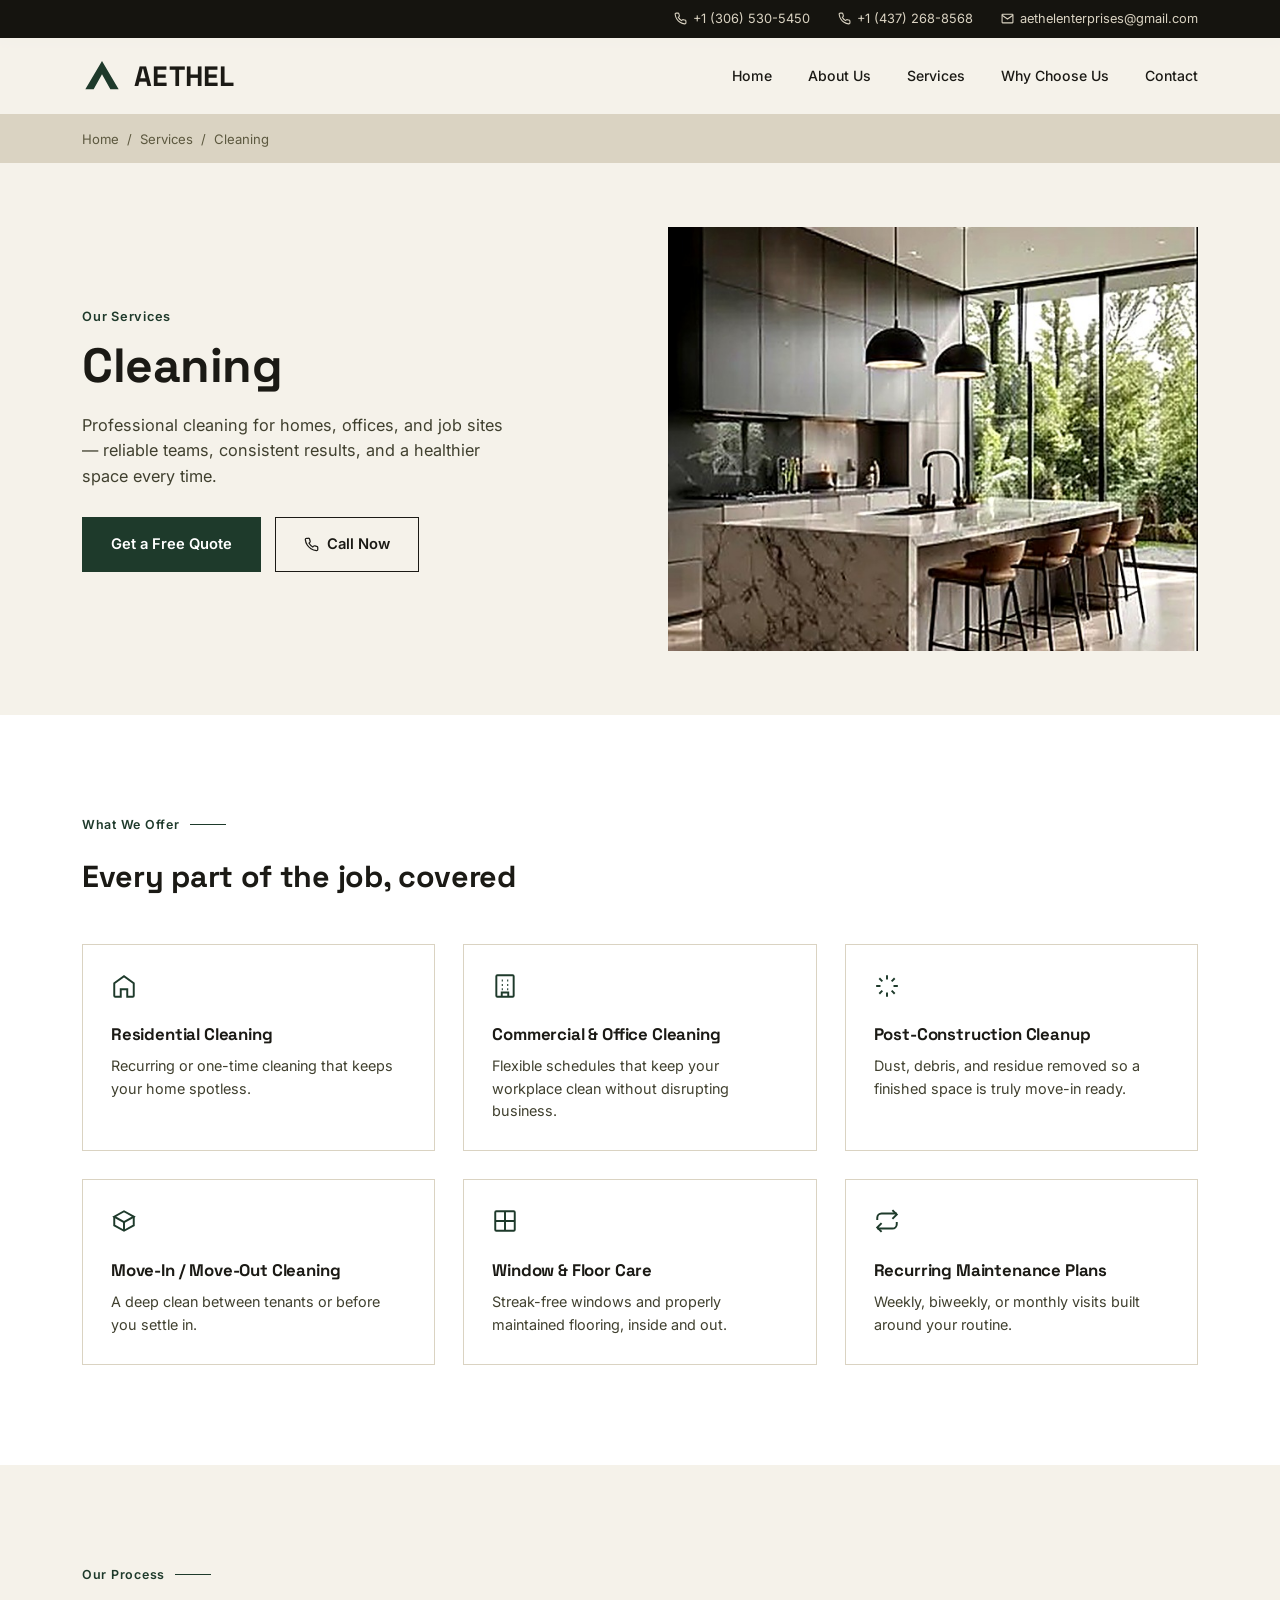
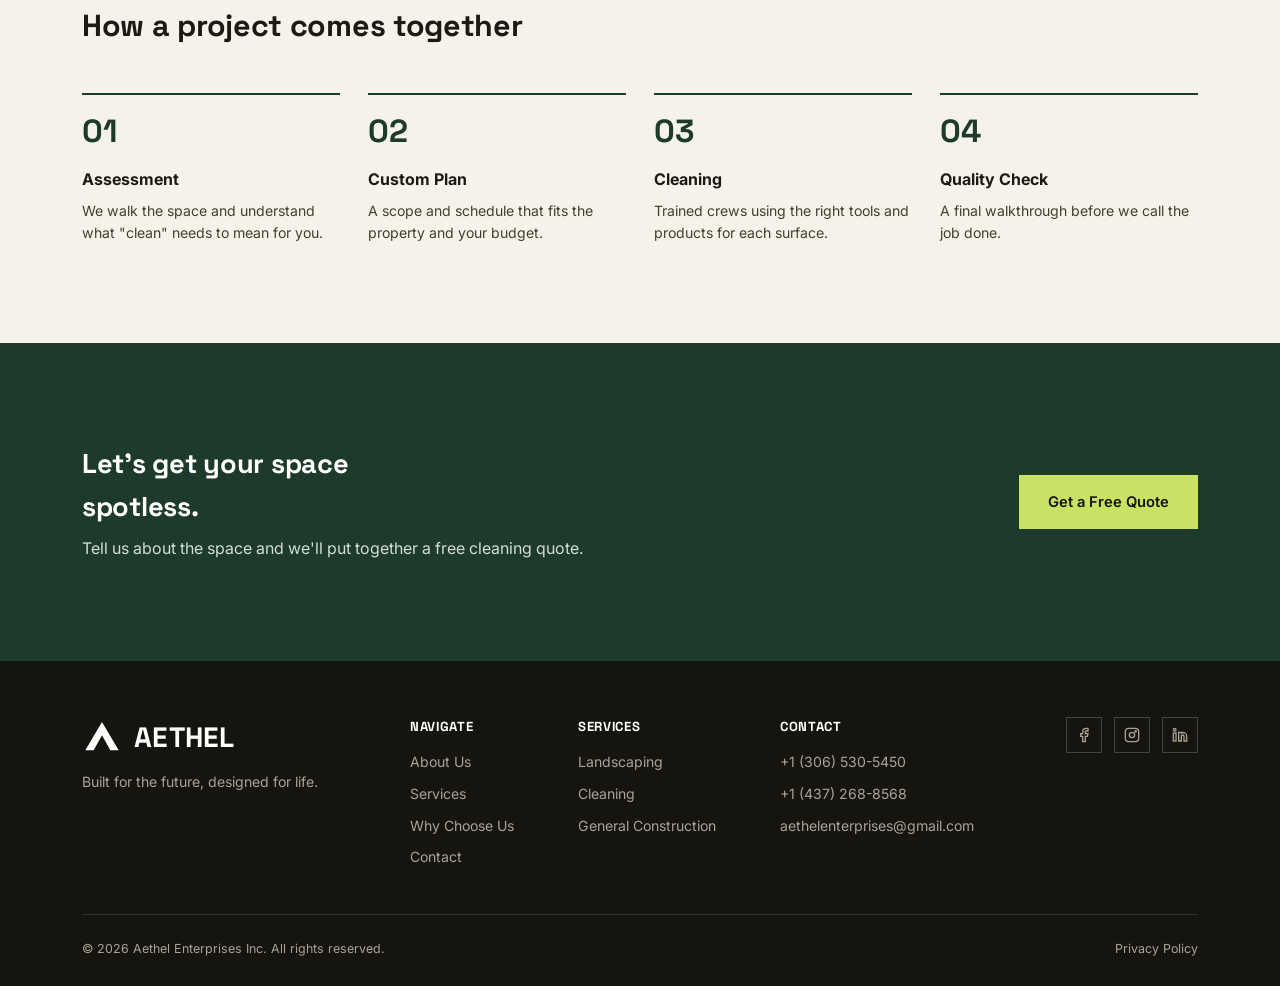
==== cleaning.html @ d5495e24 "Add files via upload Rebuild site as multipage" ====
<!DOCTYPE html>
<html lang="en">
<head>
<meta charset="UTF-8">
<meta name="viewport" content="width=device-width, initial-scale=1.0">
<title>Cleaning — Aethel Enterprises Inc.</title>
<meta name="description" content="Residential, commercial, and post-construction cleaning services from Aethel Enterprises Inc.">
<link rel="preconnect" href="https://fonts.googleapis.com">
<link rel="preconnect" href="https://fonts.gstatic.com" crossorigin>
<link href="https://fonts.googleapis.com/css2?family=Space+Grotesk:wght@400;500;600;700&family=Inter:wght@400;500;600&display=swap" rel="stylesheet">
<link rel="stylesheet" href="css/styles.css">
</head>
<body>
<div class="topbar">
  <div class="wrap">
    <a href="tel:+13065305450"><svg width="13" height="13" viewBox="0 0 24 24" fill="none" stroke="currentColor" stroke-width="2"><path d="M22 16.92v3a2 2 0 0 1-2.18 2 19.79 19.79 0 0 1-8.63-3.07 19.5 19.5 0 0 1-6-6 19.79 19.79 0 0 1-3.07-8.67A2 2 0 0 1 4.11 2h3a2 2 0 0 1 2 1.72c.127.96.36 1.903.7 2.81a2 2 0 0 1-.45 2.11L8.09 9.91a16 16 0 0 0 6 6l1.27-1.27a2 2 0 0 1 2.11-.45c.907.34 1.85.573 2.81.7A2 2 0 0 1 22 16.92z"/></svg> +1 (306) 530-5450</a>
    <a href="tel:+14372688568"><svg width="13" height="13" viewBox="0 0 24 24" fill="none" stroke="currentColor" stroke-width="2"><path d="M22 16.92v3a2 2 0 0 1-2.18 2 19.79 19.79 0 0 1-8.63-3.07 19.5 19.5 0 0 1-6-6 19.79 19.79 0 0 1-3.07-8.67A2 2 0 0 1 4.11 2h3a2 2 0 0 1 2 1.72c.127.96.36 1.903.7 2.81a2 2 0 0 1-.45 2.11L8.09 9.91a16 16 0 0 0 6 6l1.27-1.27a2 2 0 0 1 2.11-.45c.907.34 1.85.573 2.81.7A2 2 0 0 1 22 16.92z"/></svg> +1 (437) 268-8568</a>
    <a href="mailto:aethelenterprises@gmail.com"><svg width="13" height="13" viewBox="0 0 24 24" fill="none" stroke="currentColor" stroke-width="2"><path d="M22 6l-10 7L2 6"/><rect x="2" y="4" width="20" height="16" rx="1"/></svg> aethelenterprises@gmail.com</a>
  </div>
</div>
<header>
  <div class="wrap">
    <a class="brand" href="index.html">
      <svg class="mark" viewBox="0 0 48 48" fill="none">
        <path d="M24 6L4 40H14L24 22L34 40H44L24 6Z" fill="#1E3A2B"/>
      </svg>
      <span class="word">AETHEL</span>
    </a>
    <nav id="nav">
      <a href="index.html">Home</a>
      <a href="index.html#about">About Us</a>
      <a href="index.html#services">Services</a>
      <a href="index.html#why">Why Choose Us</a>
      <a href="index.html#contact">Contact</a>
    </nav>
    <button class="navtoggle" id="navtoggle" aria-label="Toggle menu"><span></span><span></span><span></span></button>
  </div>
</header>
<div class="crumb">
  <div class="wrap">
    <a href="index.html">Home</a><span>/</span><a href="index.html#services">Services</a><span>/</span><span>Cleaning</span>
  </div>
</div>
<main><section class="service-hero">
  <div class="wrap">
    <div>
      <div class="eyebrow">Our Services</div>
      <h1>Cleaning</h1>
      <p>Professional cleaning for homes, offices, and job sites — reliable teams, consistent results, and a healthier space every time.</p>
      <div class="ctas">
        <a href="index.html#contact" class="btn btn-primary">Get a Free Quote</a>
        <a href="tel:+13065305450" class="btn btn-outline"><svg width="15" height="15" viewBox="0 0 24 24" fill="none" stroke="currentColor" stroke-width="2"><path d="M22 16.92v3a2 2 0 0 1-2.18 2 19.79 19.79 0 0 1-8.63-3.07 19.5 19.5 0 0 1-6-6 19.79 19.79 0 0 1-3.07-8.67A2 2 0 0 1 4.11 2h3a2 2 0 0 1 2 1.72c.127.96.36 1.903.7 2.81a2 2 0 0 1-.45 2.11L8.09 9.91a16 16 0 0 0 6 6l1.27-1.27a2 2 0 0 1 2.11-.45c.907.34 1.85.573 2.81.7A2 2 0 0 1 22 16.92z"/></svg> Call Now</a>
      </div>
    </div>
    <div class="photo">
      <img src="images/kitchen.jpg" alt="Professionally cleaned modern kitchen interior" width="626" height="759" loading="eager">
    </div>
  </div>
</section>
<section class="offer">
  <div class="wrap">
    <div class="label">What We Offer</div>
    <h2 style="font-size:1.9rem;font-weight:700;">Every part of the job, covered</h2>
    <div class="offer-grid">
        <div class="offer-item">
          <svg viewBox="0 0 24 24" fill="none" stroke="currentColor" stroke-width="1.8"><path d="M3 9.5 12 3l9 6.5V21a1 1 0 0 1-1 1h-5v-7H9v7H4a1 1 0 0 1-1-1V9.5z"/></svg>
          <h3>Residential Cleaning</h3>
          <p>Recurring or one-time cleaning that keeps your home spotless.</p>
        </div>
        <div class="offer-item">
          <svg viewBox="0 0 24 24" fill="none" stroke="currentColor" stroke-width="1.8"><rect x="4" y="2" width="16" height="20" rx="1"/><path d="M9 22v-4h6v4M9 7h1M14 7h1M9 11h1M14 11h1M9 15h1M14 15h1"/></svg>
          <h3>Commercial &amp; Office Cleaning</h3>
          <p>Flexible schedules that keep your workplace clean without disrupting business.</p>
        </div>
        <div class="offer-item">
          <svg viewBox="0 0 24 24" fill="none" stroke="currentColor" stroke-width="1.8"><path d="M12 2v4M12 18v4M4.9 4.9l2.8 2.8M16.3 16.3l2.8 2.8M2 12h4M18 12h4M4.9 19.1l2.8-2.8M16.3 7.7l2.8-2.8"/></svg>
          <h3>Post-Construction Cleanup</h3>
          <p>Dust, debris, and residue removed so a finished space is truly move-in ready.</p>
        </div>
        <div class="offer-item">
          <svg viewBox="0 0 24 24" fill="none" stroke="currentColor" stroke-width="1.8"><path d="M21 8 12 3 3 8l9 5 9-5z"/><path d="M3 8v8l9 5 9-5V8M12 13v8"/></svg>
          <h3>Move-In / Move-Out Cleaning</h3>
          <p>A deep clean between tenants or before you settle in.</p>
        </div>
        <div class="offer-item">
          <svg viewBox="0 0 24 24" fill="none" stroke="currentColor" stroke-width="1.8"><rect x="3" y="3" width="18" height="18" rx="1"/><path d="M12 3v18M3 12h18"/></svg>
          <h3>Window &amp; Floor Care</h3>
          <p>Streak-free windows and properly maintained flooring, inside and out.</p>
        </div>
        <div class="offer-item">
          <svg viewBox="0 0 24 24" fill="none" stroke="currentColor" stroke-width="1.8"><path d="M17 2l4 4-4 4"/><path d="M3 11V9a4 4 0 0 1 4-4h14M7 22l-4-4 4-4"/><path d="M21 13v2a4 4 0 0 1-4 4H3"/></svg>
          <h3>Recurring Maintenance Plans</h3>
          <p>Weekly, biweekly, or monthly visits built around your routine.</p>
        </div>
        
    </div>
  </div>
</section>
<section class="process">
  <div class="wrap">
    <div class="label">Our Process</div>
    <h2 style="font-size:1.9rem;font-weight:700;">How a project comes together</h2>
    <div class="process-steps">
        <div class="process-step">
          <div class="num">01</div>
          <h4>Assessment</h4>
          <p>We walk the space and understand what "clean" needs to mean for you.</p>
        </div>
        <div class="process-step">
          <div class="num">02</div>
          <h4>Custom Plan</h4>
          <p>A scope and schedule that fits the property and your budget.</p>
        </div>
        <div class="process-step">
          <div class="num">03</div>
          <h4>Cleaning</h4>
          <p>Trained crews using the right tools and products for each surface.</p>
        </div>
        <div class="process-step">
          <div class="num">04</div>
          <h4>Quality Check</h4>
          <p>A final walkthrough before we call the job done.</p>
        </div>
        
    </div>
  </div>
</section>
<section class="cta-banner">
  <div class="wrap">
    <div>
      <h2>Let's get your space spotless.</h2>
      <p>Tell us about the space and we'll put together a free cleaning quote.</p>
    </div>
    <a href="index.html#contact" class="btn btn-lime">Get a Free Quote</a>
  </div>
</section>
</main><footer>
  <div class="wrap">
    <div class="foot-top">
      <div class="foot-brand">
        <a class="brand" href="index.html">
          <svg class="mark" viewBox="0 0 48 48" fill="none" width="34" height="34">
            <path d="M24 6L4 40H14L24 22L34 40H44L24 6Z" fill="#FFFFFF"/>
          </svg>
          <span class="word">AETHEL</span>
        </a>
        <p>Built for the future, designed for life.</p>
      </div>
      <div class="foot-links">
        <div>
          <h5>NAVIGATE</h5>
          <a href="index.html#about">About Us</a>
          <a href="index.html#services">Services</a>
          <a href="index.html#why">Why Choose Us</a>
          <a href="index.html#contact">Contact</a>
        </div>
        <div>
          <h5>SERVICES</h5>
          <a href="landscaping.html">Landscaping</a>
          <a href="cleaning.html">Cleaning</a>
          <a href="construction.html">General Construction</a>
        </div>
        <div>
          <h5>CONTACT</h5>
          <a href="tel:+13065305450">+1 (306) 530-5450</a>
          <a href="tel:+14372688568">+1 (437) 268-8568</a>
          <a href="mailto:aethelenterprises@gmail.com">aethelenterprises@gmail.com</a>
        </div>
      </div>
      <div class="social">
        <a href="#" aria-label="Facebook"><svg viewBox="0 0 24 24" stroke-width="2"><path d="M18 2h-3a5 5 0 0 0-5 5v3H7v4h3v8h4v-8h3l1-4h-4V7a1 1 0 0 1 1-1h3z"/></svg></a>
        <a href="#" aria-label="Instagram"><svg viewBox="0 0 24 24" stroke-width="2"><rect x="2" y="2" width="20" height="20" rx="5"/><circle cx="12" cy="12" r="4"/><circle cx="17.5" cy="6.5" r="1"/></svg></a>
        <a href="#" aria-label="LinkedIn"><svg viewBox="0 0 24 24" stroke-width="2"><path d="M16 8a6 6 0 0 1 6 6v7h-4v-7a2 2 0 0 0-4 0v7h-4V8h4v2a5 5 0 0 1 2-2z"/><rect x="2" y="9" width="4" height="12"/><circle cx="4" cy="4" r="2"/></svg></a>
      </div>
    </div>
    <div class="foot-bottom">
      <span>© 2026 Aethel Enterprises Inc. All rights reserved.</span>
      <a href="#">Privacy Policy</a>
    </div>
  </div>
</footer>
<script src="js/main.js"></script>
</body>
</html>
---- css/styles.css ----
:root{
  --cream:#F5F2EA;
  --charcoal:#15140F;
  --forest:#1E3A2B;
  --forest-light:#2A4E3B;
  --lime:#C9E265;
  --stone:#DAD3C2;
  --white:#FFFFFF;
  --ink:#1B1A15;
}
*{margin:0;padding:0;box-sizing:border-box;}
html{scroll-behavior:smooth;}
body{
  font-family:'Inter',sans-serif;
  background:var(--cream);
  color:var(--ink);
  line-height:1.55;
  -webkit-font-smoothing:antialiased;
}
h1,h2,h3,.brand{
  font-family:'Space Grotesk',sans-serif;
  letter-spacing:-0.01em;
}
img{display:block;max-width:100%;height:auto;}
a{color:inherit;text-decoration:none;}
.wrap{max-width:1180px;margin:0 auto;padding:0 32px;}
.btn{
  display:inline-flex;align-items:center;gap:8px;
  padding:15px 28px;
  font-family:'Inter',sans-serif;
  font-weight:600;
  font-size:0.92rem;
  border:1.5px solid transparent;
  cursor:pointer;
  transition:background .2s ease, color .2s ease, border-color .2s ease;
  white-space:nowrap;
}
.btn-primary{background:var(--forest);color:var(--white);}
.btn-primary:hover{background:var(--charcoal);}
.btn-outline{border-color:var(--ink);color:var(--ink);background:transparent;}
.btn-outline:hover{background:var(--ink);color:var(--cream);}
.btn-lime{background:var(--lime);color:var(--charcoal);}
.btn-lime:hover{background:var(--white);}

/* ===== Utility bar + header ===== */
.topbar{
  background:var(--charcoal);color:var(--stone);
  font-size:0.8rem;
}
.topbar .wrap{display:flex;justify-content:flex-end;gap:28px;padding:9px 32px;}
.topbar a{display:inline-flex;align-items:center;gap:6px;}
.topbar a:hover{color:var(--lime);}

header{
  position:sticky;top:0;z-index:50;
  background:rgba(245,242,234,0.94);
  backdrop-filter:blur(6px);
  border-bottom:1px solid var(--stone);
}
header .wrap{display:flex;align-items:center;justify-content:space-between;padding:18px 32px;}
.brand{display:flex;align-items:center;gap:12px;}
.brand .mark{width:40px;height:40px;flex:none;transition:transform .4s ease;}
.brand:hover .mark{transform:rotate(-8deg) scale(1.08);}
.brand .word{font-size:1.75rem;font-weight:700;letter-spacing:0.01em;line-height:1;}
nav{display:flex;align-items:center;gap:36px;}
nav a{font-size:0.88rem;font-weight:500;position:relative;padding:4px 0;}
nav a:hover{color:var(--forest);}
.navtoggle{display:none;background:none;border:none;cursor:pointer;padding:6px;}
.navtoggle span{display:block;width:22px;height:2px;background:var(--ink);margin:5px 0;}

/* ===== Hero ===== */
.hero{padding:64px 0 0;overflow:hidden;}
.hero .wrap{display:grid;grid-template-columns:1.05fr 0.95fr;gap:56px;align-items:center;}
.hero h1{font-size:clamp(2.5rem,5vw,3.6rem);font-weight:700;line-height:1.06;color:var(--charcoal);}
.hero p{margin-top:22px;max-width:46ch;font-size:1.05rem;color:#40402f;}
.hero .ctas{margin-top:32px;display:flex;gap:14px;flex-wrap:wrap;}
.hero .photo{position:relative;}
.hero .photo img{width:100%;aspect-ratio:4/5;object-fit:cover;}
.hero .photo .tag{
  position:absolute;left:-20px;bottom:-20px;
  background:var(--forest);color:var(--white);
  padding:16px 20px;max-width:220px;
  font-size:0.82rem;font-weight:500;
}
.hero .photo .tag b{display:block;font-family:'Space Grotesk',sans-serif;font-size:1.5rem;color:var(--lime);font-weight:700;}

/* Hero entrance motion */
.hero h1,.hero p,.hero .ctas,.hero .photo{opacity:0;animation:fadeUp .8s ease forwards;}
.hero h1{animation-delay:.05s;}
.hero .photo{animation-delay:.15s;}
.hero p{animation-delay:.25s;}
.hero .ctas{animation-delay:.4s;}
@keyframes fadeUp{from{opacity:0;transform:translateY(18px);}to{opacity:1;transform:translateY(0);}}

/* ===== Section basics ===== */
section{padding:100px 0;}
.label{
  font-size:0.78rem;font-weight:600;letter-spacing:0.06em;color:var(--forest);
  display:flex;align-items:center;gap:10px;margin-bottom:18px;
}
.label::after{content:"";flex:none;width:36px;height:1px;background:var(--forest);}

/* ===== About ===== */
.about .wrap{display:grid;grid-template-columns:0.85fr 1.15fr;gap:64px;align-items:center;}
.about .photowrap{position:relative;}
.about .photowrap img{width:100%;aspect-ratio:1/1;object-fit:cover;}
.about h2{font-size:2.1rem;font-weight:700;line-height:1.15;max-width:11ch;}
.about .body p{margin-top:20px;max-width:52ch;color:#40402f;}
.about .body{position:relative;}
.about .founder{margin-top:28px;font-size:0.85rem;color:#6b6656;padding-top:18px;border-top:1px solid var(--stone);max-width:52ch;}

.seal{
  position:absolute;right:-14px;top:-54px;
  width:118px;height:118px;
  animation:spin 14s linear infinite;
  cursor:pointer;
}
.seal:hover{animation-play-state:paused;}
@keyframes spin{from{transform:rotate(0deg);}to{transform:rotate(360deg);}}
.seal-core{
  position:absolute;inset:0;display:flex;align-items:center;justify-content:center;
  animation:pulse 3s ease-in-out infinite;
}
.seal-core span{
  font-family:'Space Grotesk',sans-serif;font-weight:700;font-size:2.2rem;color:var(--forest);
}
@keyframes pulse{0%,100%{transform:scale(1);}50%{transform:scale(1.08);}}
@media (prefers-reduced-motion: reduce){
  .seal,.seal-core{animation:none;}
  .hero h1,.hero p,.hero .ctas,.hero .photo{animation:none;opacity:1;transform:none;}
}

/* ===== Services ===== */
.services-grid{margin-top:48px;display:grid;grid-template-columns:repeat(3,1fr);gap:28px;}
.svc-card{background:var(--white);border:1px solid var(--stone);}
.svc-card .imgbox{position:relative;aspect-ratio:4/3;overflow:hidden;}
.svc-card .imgbox img{width:100%;height:100%;object-fit:cover;transition:transform .5s ease;}
.svc-card:hover .imgbox img{transform:scale(1.05);}
.svc-card .icon{
  position:absolute;left:16px;bottom:16px;
  width:42px;height:42px;background:var(--forest);
  display:flex;align-items:center;justify-content:center;
}
.svc-card .icon svg{width:20px;height:20px;stroke:var(--lime);}
.svc-card .content{padding:26px 24px 28px;}
.svc-card h3{font-size:1.15rem;font-weight:700;margin-bottom:10px;}
.svc-card p{font-size:0.92rem;color:#40402f;}
.svc-card .more{display:inline-flex;align-items:center;gap:6px;margin-top:16px;font-size:0.84rem;font-weight:600;color:var(--forest);}
.svc-card .more svg{width:14px;height:14px;stroke:var(--forest);transition:transform .25s ease;}
.svc-card .more:hover svg{transform:translateX(4px);}

/* ===== Why choose us (dark, photo bg) ===== */
.why{
  position:relative;color:var(--white);
  background:var(--charcoal);
}
.why .bgphoto{position:absolute;inset:0;z-index:0;}
.why .bgphoto img{width:100%;height:100%;object-fit:cover;opacity:0.28;}
.why .bgphoto::after{
  content:"";position:absolute;inset:0;
  background:linear-gradient(100deg, rgba(21,20,15,0.97) 30%, rgba(21,20,15,0.65) 100%);
}
.why .wrap{position:relative;z-index:1;}
.why .label{color:var(--lime);}
.why .label::after{background:var(--lime);}
.why h2{font-size:2.3rem;font-weight:700;max-width:14ch;line-height:1.15;}
.why .lede{max-width:46ch;color:#c9c6b8;margin-top:16px;}
.values{margin-top:56px;display:grid;grid-template-columns:repeat(4,1fr);gap:0;border-top:1px solid rgba(255,255,255,0.14);}
.value{padding:28px 24px 0;border-right:1px solid rgba(255,255,255,0.14);}
.value:last-child{border-right:none;}
.value svg{width:26px;height:26px;stroke:var(--lime);margin-bottom:16px;}
.value h4{font-family:'Space Grotesk',sans-serif;font-size:1rem;font-weight:600;margin-bottom:8px;}
.value p{font-size:0.86rem;color:#a7a493;}
.stats{margin-top:52px;display:grid;grid-template-columns:repeat(4,1fr);gap:24px;padding-top:40px;border-top:1px solid rgba(255,255,255,0.14);}
.stat b{display:block;font-family:'Space Grotesk',sans-serif;font-size:2.4rem;font-weight:700;color:var(--lime);}
.stat span{font-size:0.8rem;color:#a7a493;}

/* ===== Contact ===== */
.contact{background:var(--cream);}
.contact .panel-wrap{display:grid;grid-template-columns:1fr 1.3fr;box-shadow:0 20px 60px -30px rgba(0,0,0,0.3);}
.contact .panel{
  background:var(--forest);color:var(--white);
  padding:56px 44px;position:relative;overflow:hidden;
  display:flex;flex-direction:column;justify-content:space-between;
}
.contact .panel .kitchen{position:absolute;inset:0;opacity:0.16;}
.contact .panel .kitchen img{width:100%;height:100%;object-fit:cover;}
.contact .panel > *{position:relative;z-index:1;}
.contact .panel h2{font-size:1.9rem;font-weight:700;line-height:1.15;}
.contact .panel p{margin-top:16px;color:#d3ddd6;max-width:32ch;}
.contact .details{margin-top:32px;display:flex;flex-direction:column;gap:12px;font-size:0.92rem;}
.contact .details a{display:flex;align-items:center;gap:10px;}
.contact .details svg{width:17px;height:17px;stroke:var(--lime);flex:none;}
.form{background:var(--white);padding:56px 48px;}
.form-row{display:grid;grid-template-columns:1fr 1fr;gap:16px;margin-bottom:16px;}
.form input,.form select,.form textarea{
  width:100%;border:1px solid var(--stone);background:var(--cream);
  padding:14px 16px;font-family:'Inter',sans-serif;font-size:0.92rem;color:var(--ink);
}
.form textarea{margin-bottom:22px;min-height:110px;resize:vertical;}
.form input::placeholder,.form textarea::placeholder{color:#8a8672;}
.form input:focus,.form select:focus,.form textarea:focus{outline:2px solid var(--forest);outline-offset:1px;}
.form button{width:100%;border:none;}
.form-status{margin-top:16px;padding:14px 16px;font-size:0.88rem;font-weight:500;}
.form-status.ok{background:#e7f0e4;color:var(--forest);}
.form-status.err{background:#f4e3e0;color:#8a2f22;}

/* ===== Footer ===== */
footer{background:var(--charcoal);color:#a7a493;padding:56px 0 28px;}
.foot-top{display:flex;justify-content:space-between;align-items:flex-start;flex-wrap:wrap;gap:32px;padding-bottom:36px;border-bottom:1px solid rgba(255,255,255,0.12);}
.foot-brand .brand .word{color:var(--white);}
.foot-brand p{margin-top:14px;font-size:0.88rem;max-width:30ch;}
.foot-links{display:flex;gap:64px;flex-wrap:wrap;}
.foot-links h5{font-family:'Space Grotesk',sans-serif;color:var(--white);font-size:0.82rem;letter-spacing:0.05em;margin-bottom:14px;}
.foot-links a{display:block;font-size:0.88rem;margin-bottom:10px;}
.foot-links a:hover{color:var(--lime);}
.social{display:flex;gap:12px;}
.social a{width:36px;height:36px;border:1px solid rgba(255,255,255,0.2);display:flex;align-items:center;justify-content:center;}
.social a:hover{border-color:var(--lime);color:var(--lime);}
.social svg{width:16px;height:16px;stroke:currentColor;fill:none;}
.foot-bottom{display:flex;justify-content:space-between;flex-wrap:wrap;gap:12px;padding-top:24px;font-size:0.78rem;}

/* ===== Service detail pages ===== */
.crumb{background:var(--stone);}
.crumb .wrap{padding:14px 32px;font-size:0.82rem;display:flex;gap:8px;color:#5c583f;}
.crumb a:hover{color:var(--forest);}

.service-hero{padding:64px 0;overflow:hidden;}
.service-hero .wrap{display:grid;grid-template-columns:1fr 1fr;gap:56px;align-items:center;}
.service-hero .eyebrow{font-size:0.8rem;font-weight:600;letter-spacing:0.06em;color:var(--forest);margin-bottom:14px;}
.service-hero h1{font-size:clamp(2.2rem,4.5vw,3rem);font-weight:700;line-height:1.1;}
.service-hero p{margin-top:20px;max-width:44ch;color:#40402f;font-size:1.02rem;}
.service-hero .photo img{width:100%;aspect-ratio:5/4;object-fit:cover;}
.service-hero .ctas{margin-top:28px;display:flex;gap:14px;flex-wrap:wrap;}

.offer{background:var(--white);}
.offer-grid{margin-top:44px;display:grid;grid-template-columns:repeat(3,1fr);gap:28px;}
.offer-item{padding:28px;border:1px solid var(--stone);}
.offer-item svg{width:26px;height:26px;stroke:var(--forest);margin-bottom:16px;}
.offer-item h3{font-size:1.05rem;font-weight:700;margin-bottom:8px;}
.offer-item p{font-size:0.9rem;color:#40402f;}

.process{background:var(--cream);}
.process-steps{margin-top:44px;display:grid;grid-template-columns:repeat(4,1fr);gap:28px;}
.process-step{position:relative;padding-top:12px;border-top:2px solid var(--forest);}
.process-step .num{font-family:'Space Grotesk',sans-serif;font-size:2rem;font-weight:700;color:var(--forest);}
.process-step h4{font-size:1rem;font-weight:700;margin:10px 0 8px;}
.process-step p{font-size:0.88rem;color:#40402f;}

.cta-banner{background:var(--forest);color:var(--white);}
.cta-banner .wrap{display:flex;align-items:center;justify-content:space-between;gap:24px;flex-wrap:wrap;}
.cta-banner h2{font-size:1.7rem;font-weight:700;max-width:20ch;}
.cta-banner p{color:#d3ddd6;margin-top:8px;}

/* ===== Responsive ===== */
@media (max-width:900px){
  .hero .wrap{grid-template-columns:1fr;}
  .hero .photo{order:-1;}
  .hero{padding-top:40px;}
  .about .wrap{grid-template-columns:1fr;gap:40px;}
  .seal{right:8px;top:-40px;}
  .services-grid{grid-template-columns:1fr;}
  .values{grid-template-columns:1fr 1fr;}
  .value{border-right:none;border-bottom:1px solid rgba(255,255,255,0.14);padding-bottom:24px;}
  .stats{grid-template-columns:1fr 1fr;}
  .contact .panel-wrap{grid-template-columns:1fr;}
  .form-row{grid-template-columns:1fr;}
  nav{position:fixed;top:64px;left:0;right:0;bottom:0;background:var(--cream);flex-direction:column;align-items:flex-start;padding:32px;gap:24px;transform:translateX(100%);transition:transform .3s ease;}
  nav.open{transform:translateX(0);}
  .navtoggle{display:block;}
  .topbar .wrap{justify-content:center;gap:20px;flex-wrap:wrap;}
  section{padding:64px 0;}
  .service-hero .wrap{grid-template-columns:1fr;}
  .service-hero .photo{order:-1;}
  .offer-grid{grid-template-columns:1fr;}
  .process-steps{grid-template-columns:1fr 1fr;}
  .cta-banner .wrap{flex-direction:column;align-items:flex-start;}
}
@media (max-width:560px){
  .wrap{padding:0 20px;}
  .foot-links{gap:32px;}
  .process-steps{grid-template-columns:1fr;}
}
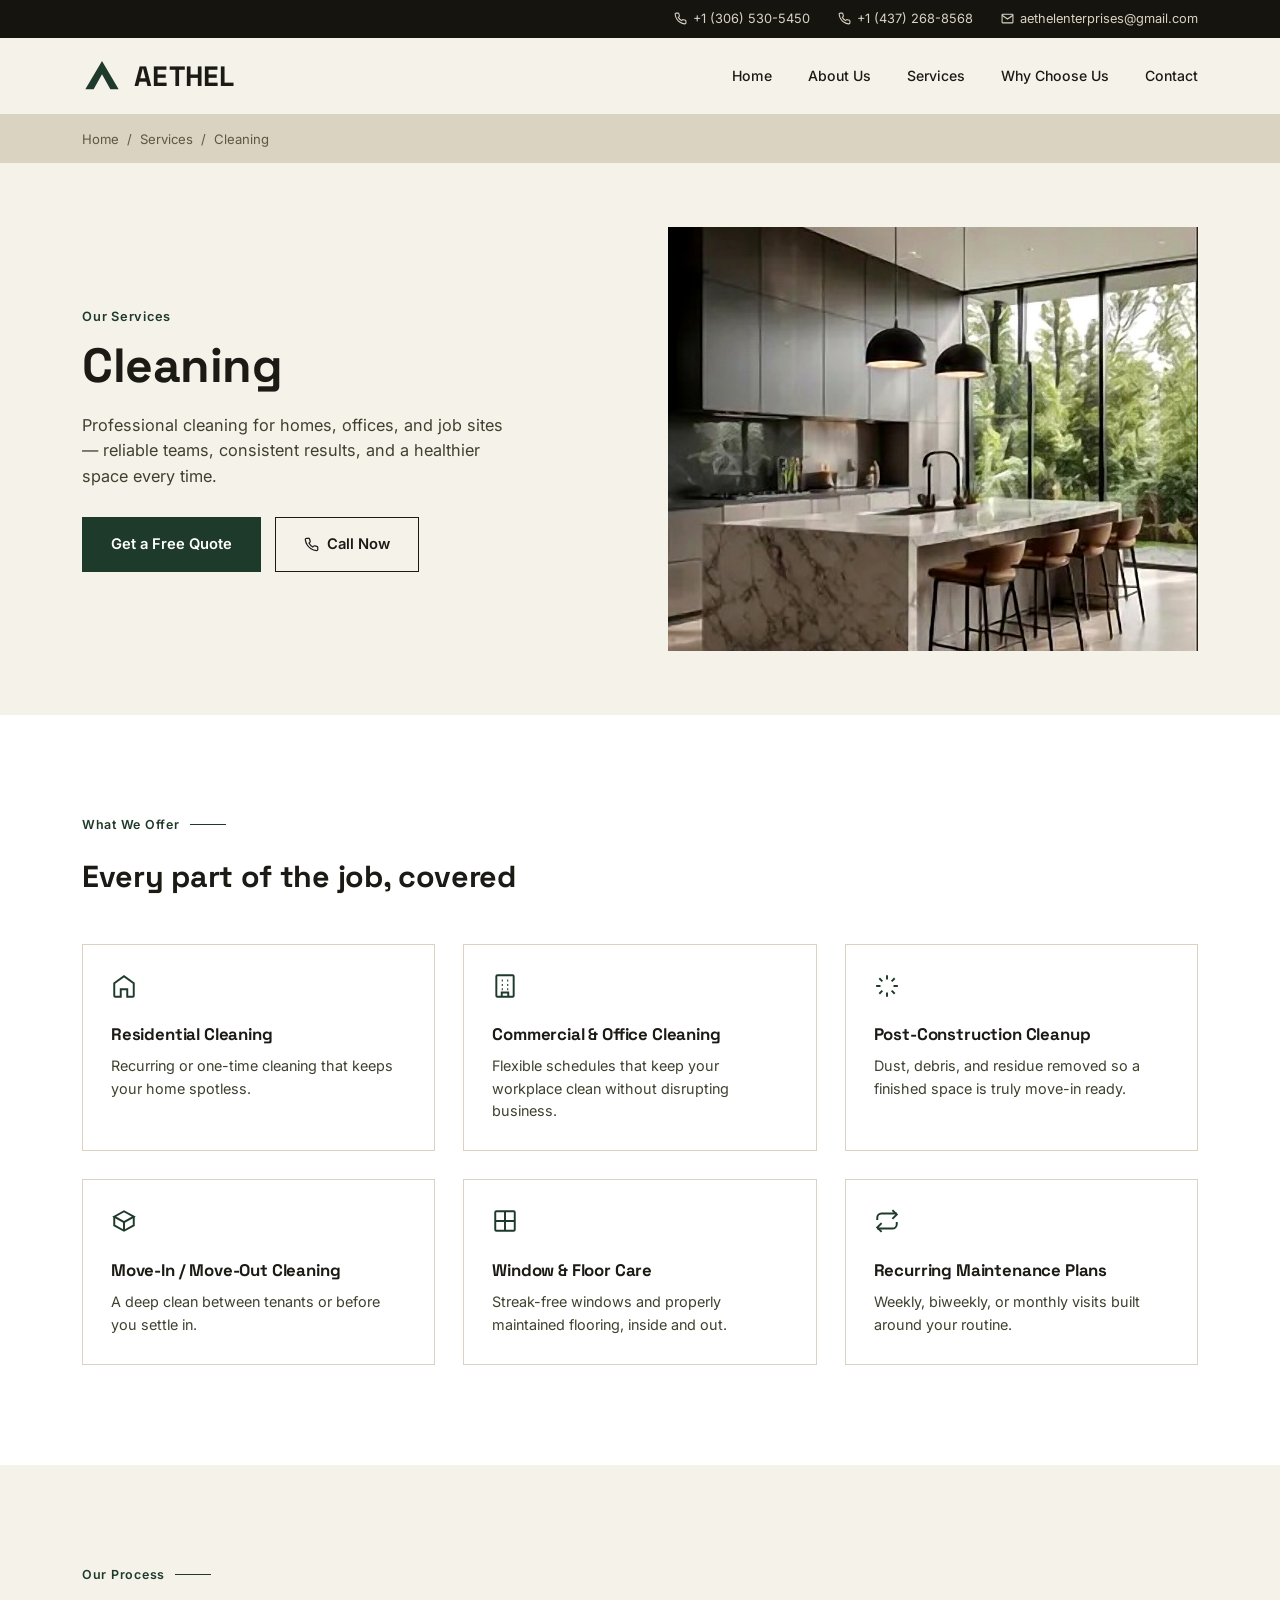
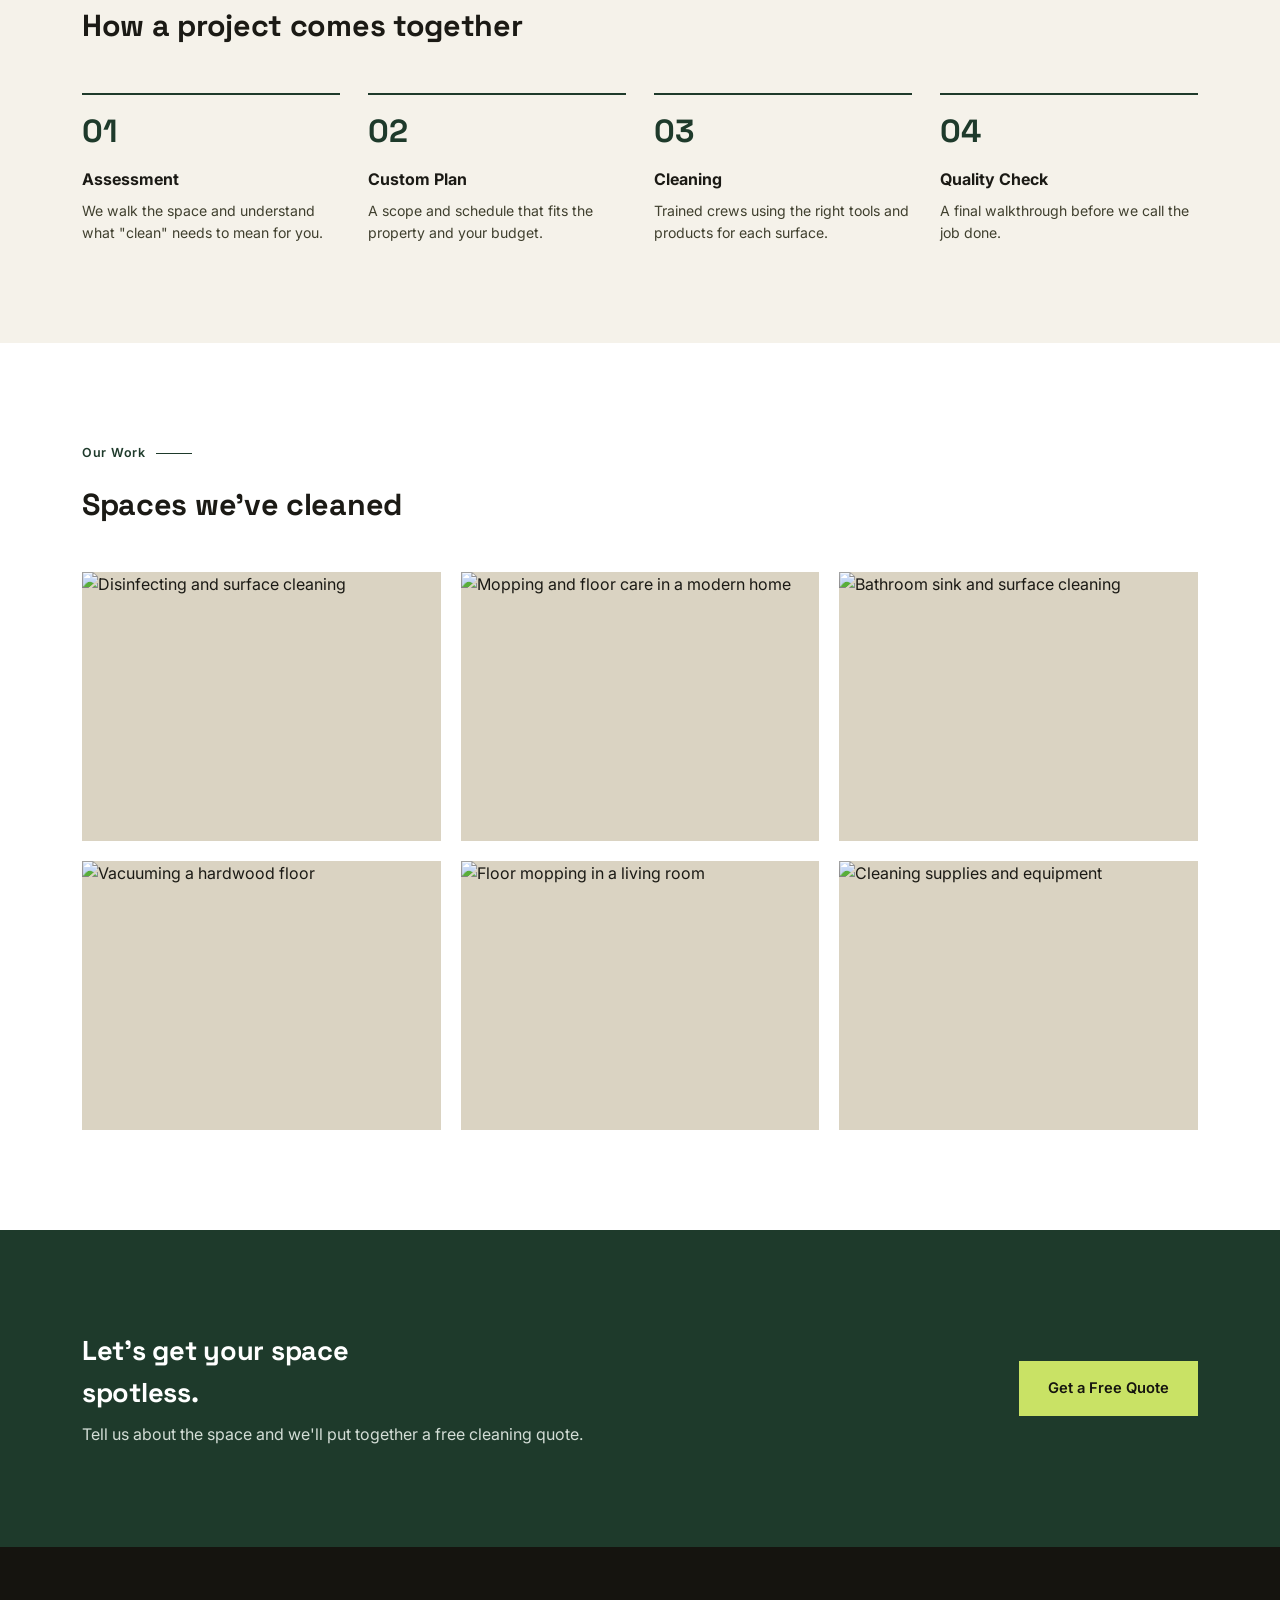
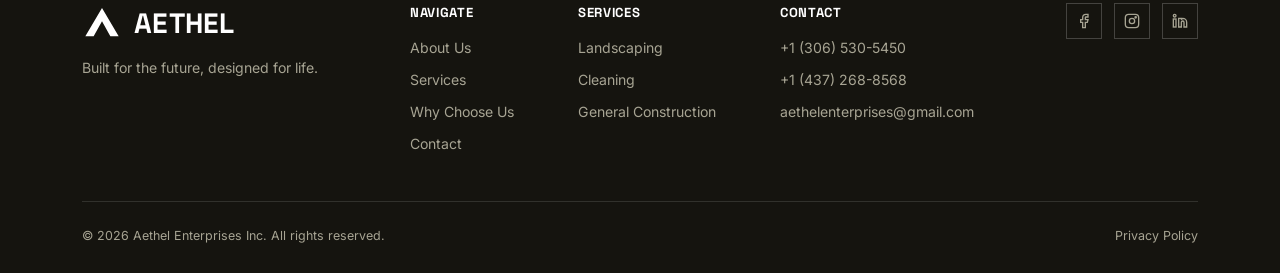
==== commit a1e48712: "Add files via upload Add service galleries and construction video" ====
--- a/cleaning.html
+++ b/cleaning.html
@@ -53,7 +53,7 @@
       </div>
     </div>
     <div class="photo">
-      <img src="images/kitchen.jpg" alt="Professionally cleaned modern kitchen interior" width="626" height="759" loading="eager">
+      <img src="images/kitchen.jpg" alt="Professionally cleaned modern kitchen interior" width="900" height="1091" loading="eager">
     </div>
   </div>
 </section>
@@ -125,6 +125,20 @@
     </div>
   </div>
 </section>
+<section class="gallery">
+  <div class="wrap">
+    <div class="label">Our Work</div>
+    <h2 style="font-size:1.9rem;font-weight:700;">Spaces we've cleaned</h2>
+    <div class="gallery-grid">
+      <div class="gallery-item"><img src="images/gallery-cleaning-1.jpg" alt="Disinfecting and surface cleaning" loading="lazy"></div>
+      <div class="gallery-item"><img src="images/gallery-cleaning-2.jpg" alt="Mopping and floor care in a modern home" loading="lazy"></div>
+      <div class="gallery-item"><img src="images/gallery-cleaning-3.jpg" alt="Bathroom sink and surface cleaning" loading="lazy"></div>
+      <div class="gallery-item"><img src="images/gallery-cleaning-4.jpg" alt="Vacuuming a hardwood floor" loading="lazy"></div>
+      <div class="gallery-item"><img src="images/gallery-cleaning-5.jpg" alt="Floor mopping in a living room" loading="lazy"></div>
+      <div class="gallery-item"><img src="images/gallery-cleaning-6.jpg" alt="Cleaning supplies and equipment" loading="lazy"></div>
+    </div>
+  </div>
+</section>
 <section class="cta-banner">
   <div class="wrap">
     <div>
--- a/css/styles.css
+++ b/css/styles.css
@@ -251,6 +251,18 @@
 .cta-banner .wrap{display:flex;align-items:center;justify-content:space-between;gap:24px;flex-wrap:wrap;}
 .cta-banner h2{font-size:1.7rem;font-weight:700;max-width:20ch;}
 .cta-banner p{color:#d3ddd6;margin-top:8px;}
+
+/* ===== Project gallery ===== */
+.gallery{background:var(--white);}
+.gallery-grid{margin-top:44px;display:grid;grid-template-columns:repeat(3,1fr);gap:20px;}
+.gallery-item{aspect-ratio:4/3;overflow:hidden;background:var(--stone);}
+.gallery-item img{width:100%;height:100%;object-fit:cover;transition:transform .5s ease;}
+.gallery-item:hover img{transform:scale(1.06);}
+
+/* ===== Video feature ===== */
+.video-feature{background:var(--charcoal);}
+.video-wrap{margin-top:36px;position:relative;aspect-ratio:16/9;background:#000;overflow:hidden;}
+.video-wrap video{width:100%;height:100%;object-fit:cover;display:block;}
 
 /* ===== Responsive ===== */
 @media (max-width:900px){
@@ -275,9 +287,11 @@
   .offer-grid{grid-template-columns:1fr;}
   .process-steps{grid-template-columns:1fr 1fr;}
   .cta-banner .wrap{flex-direction:column;align-items:flex-start;}
+  .gallery-grid{grid-template-columns:1fr 1fr;}
 }
 @media (max-width:560px){
   .wrap{padding:0 20px;}
   .foot-links{gap:32px;}
   .process-steps{grid-template-columns:1fr;}
-}
+  .gallery-grid{grid-template-columns:1fr;}
+}
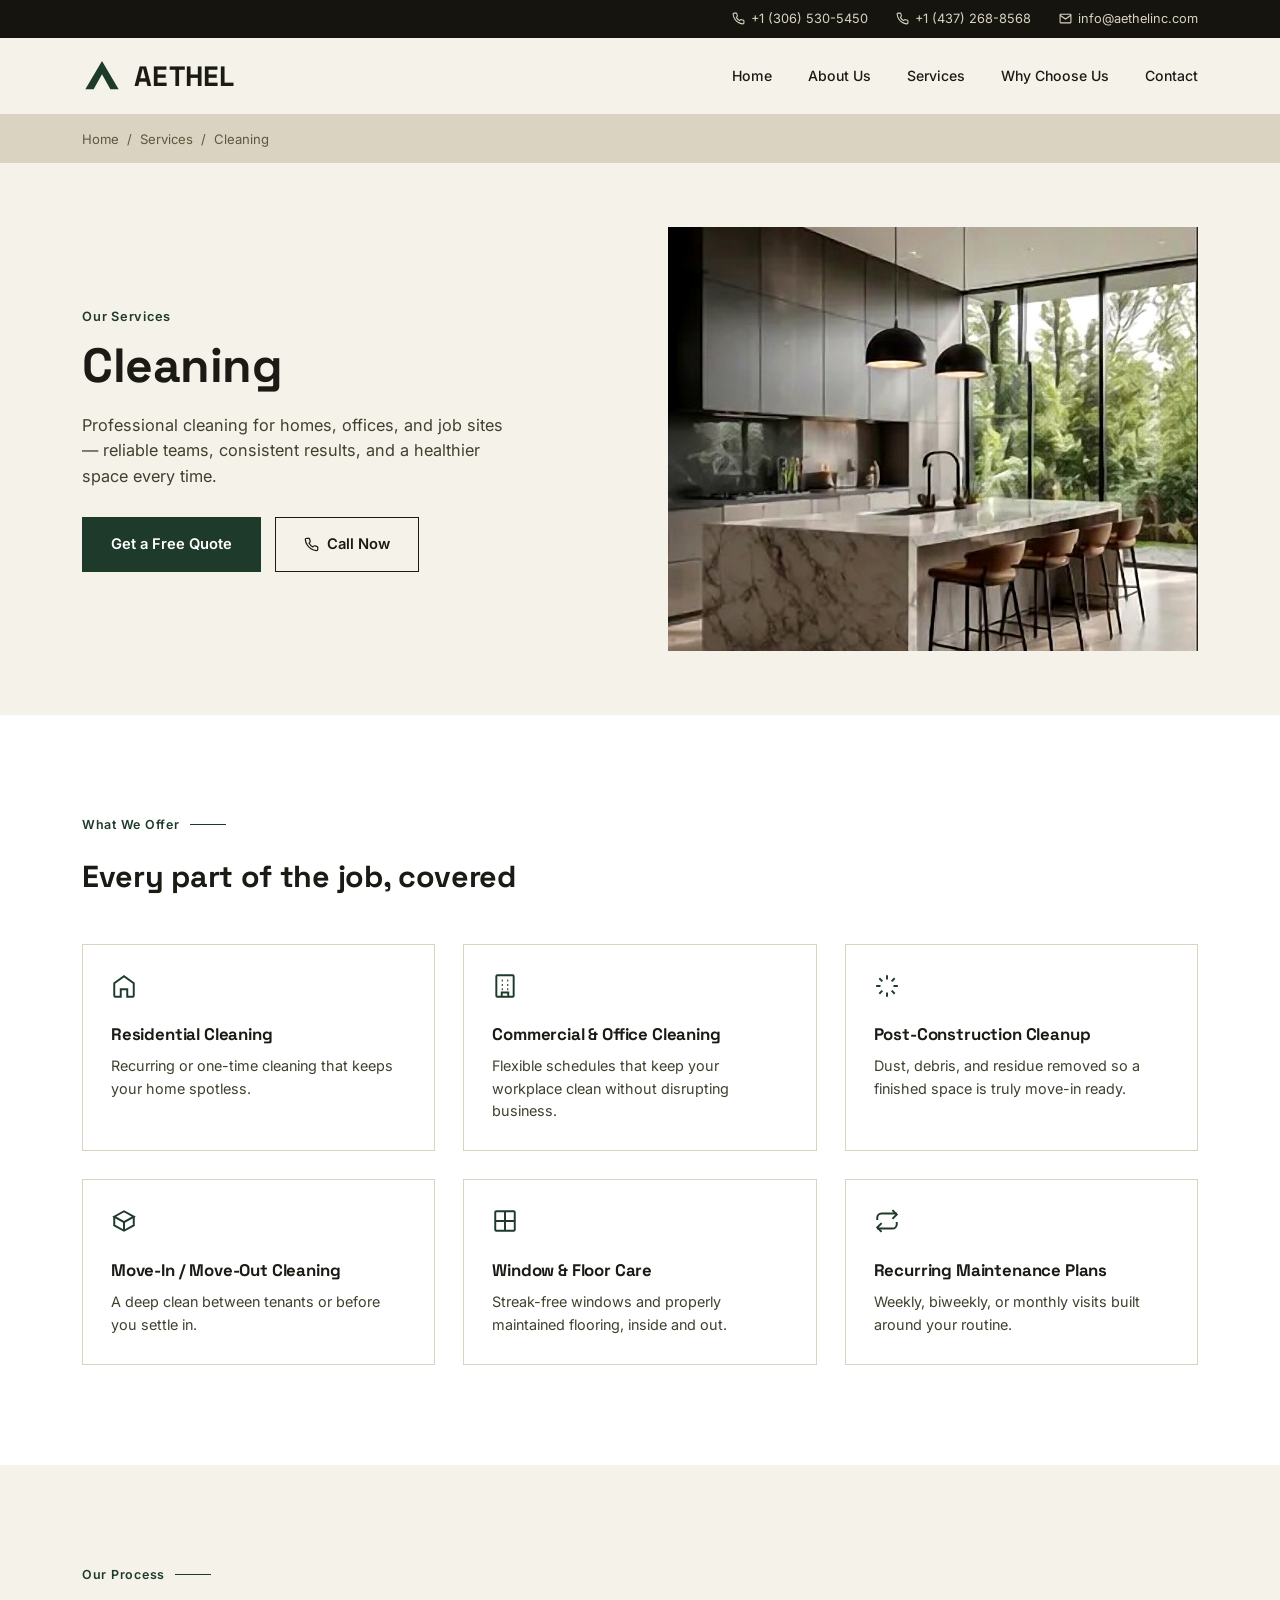
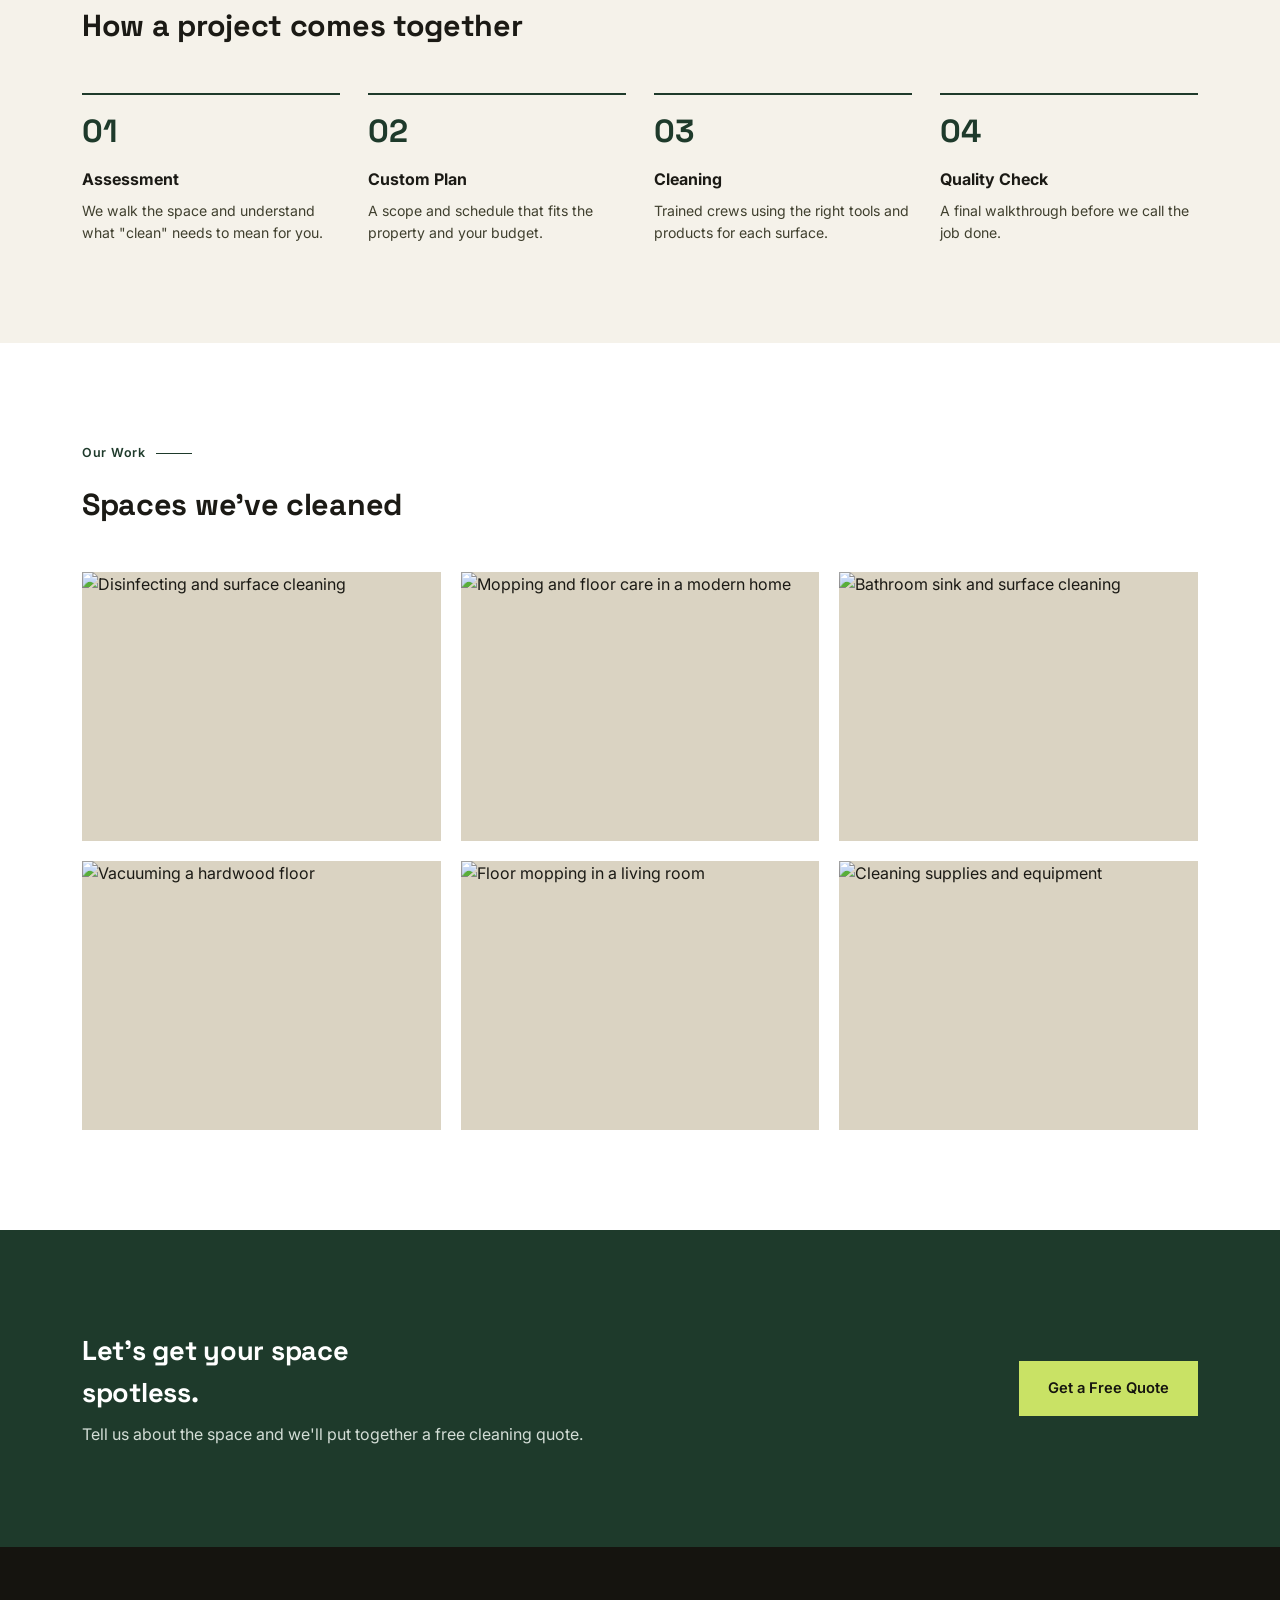
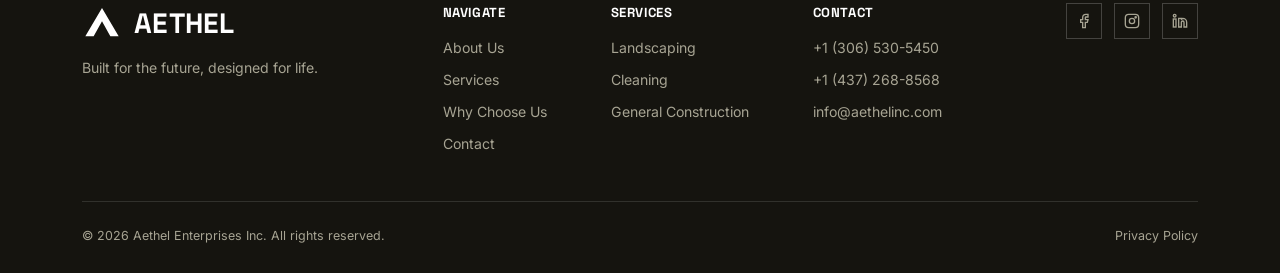
==== commit f74de550: "Update contact email from Gmail to info@aethelinc.com Co-Authored-By: Claude Sonnet 5 <noreply@anthr" ====
--- a/cleaning.html
+++ b/cleaning.html
@@ -15,7 +15,7 @@
   <div class="wrap">
     <a href="tel:+13065305450"><svg width="13" height="13" viewBox="0 0 24 24" fill="none" stroke="currentColor" stroke-width="2"><path d="M22 16.92v3a2 2 0 0 1-2.18 2 19.79 19.79 0 0 1-8.63-3.07 19.5 19.5 0 0 1-6-6 19.79 19.79 0 0 1-3.07-8.67A2 2 0 0 1 4.11 2h3a2 2 0 0 1 2 1.72c.127.96.36 1.903.7 2.81a2 2 0 0 1-.45 2.11L8.09 9.91a16 16 0 0 0 6 6l1.27-1.27a2 2 0 0 1 2.11-.45c.907.34 1.85.573 2.81.7A2 2 0 0 1 22 16.92z"/></svg> +1 (306) 530-5450</a>
     <a href="tel:+14372688568"><svg width="13" height="13" viewBox="0 0 24 24" fill="none" stroke="currentColor" stroke-width="2"><path d="M22 16.92v3a2 2 0 0 1-2.18 2 19.79 19.79 0 0 1-8.63-3.07 19.5 19.5 0 0 1-6-6 19.79 19.79 0 0 1-3.07-8.67A2 2 0 0 1 4.11 2h3a2 2 0 0 1 2 1.72c.127.96.36 1.903.7 2.81a2 2 0 0 1-.45 2.11L8.09 9.91a16 16 0 0 0 6 6l1.27-1.27a2 2 0 0 1 2.11-.45c.907.34 1.85.573 2.81.7A2 2 0 0 1 22 16.92z"/></svg> +1 (437) 268-8568</a>
-    <a href="mailto:aethelenterprises@gmail.com"><svg width="13" height="13" viewBox="0 0 24 24" fill="none" stroke="currentColor" stroke-width="2"><path d="M22 6l-10 7L2 6"/><rect x="2" y="4" width="20" height="16" rx="1"/></svg> aethelenterprises@gmail.com</a>
+    <a href="mailto:info@aethelinc.com"><svg width="13" height="13" viewBox="0 0 24 24" fill="none" stroke="currentColor" stroke-width="2"><path d="M22 6l-10 7L2 6"/><rect x="2" y="4" width="20" height="16" rx="1"/></svg> info@aethelinc.com</a>
   </div>
 </div>
 <header>
@@ -178,7 +178,7 @@
           <h5>CONTACT</h5>
           <a href="tel:+13065305450">+1 (306) 530-5450</a>
           <a href="tel:+14372688568">+1 (437) 268-8568</a>
-          <a href="mailto:aethelenterprises@gmail.com">aethelenterprises@gmail.com</a>
+          <a href="mailto:info@aethelinc.com">info@aethelinc.com</a>
         </div>
       </div>
       <div class="social">
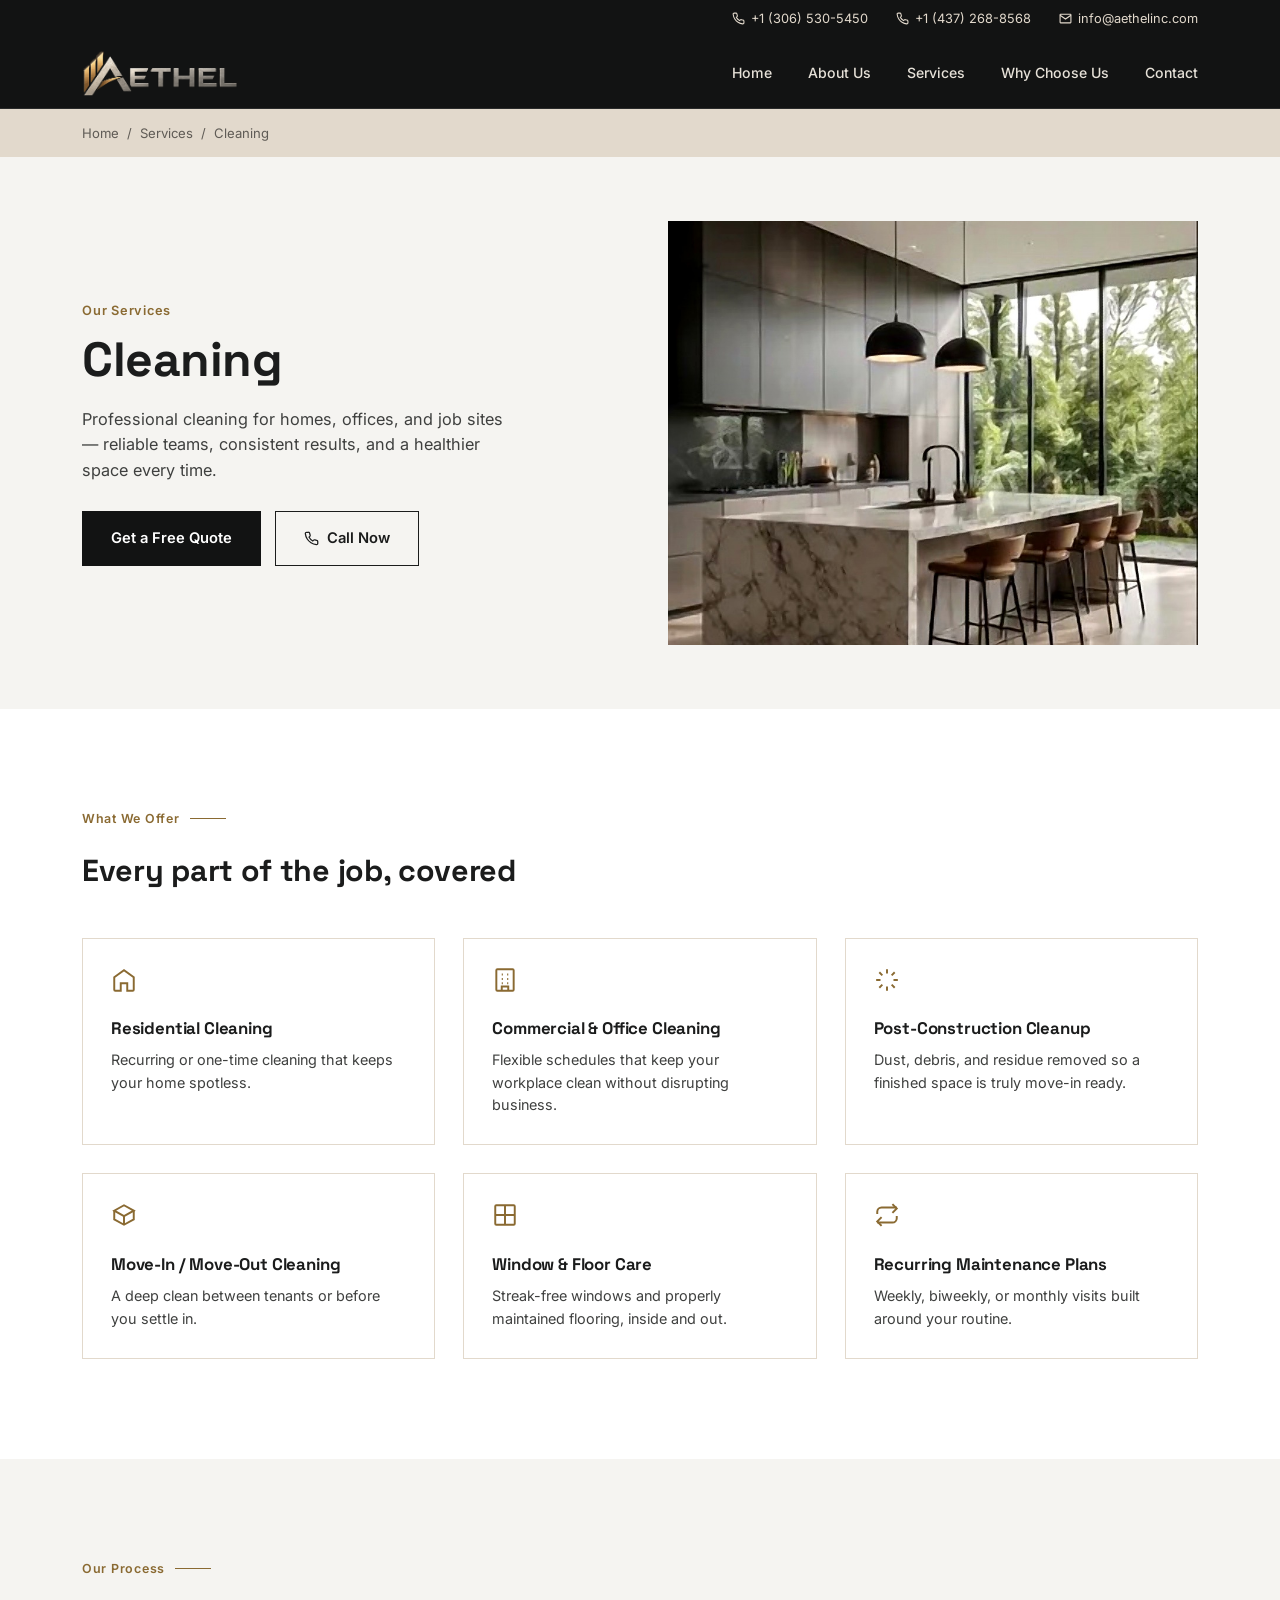
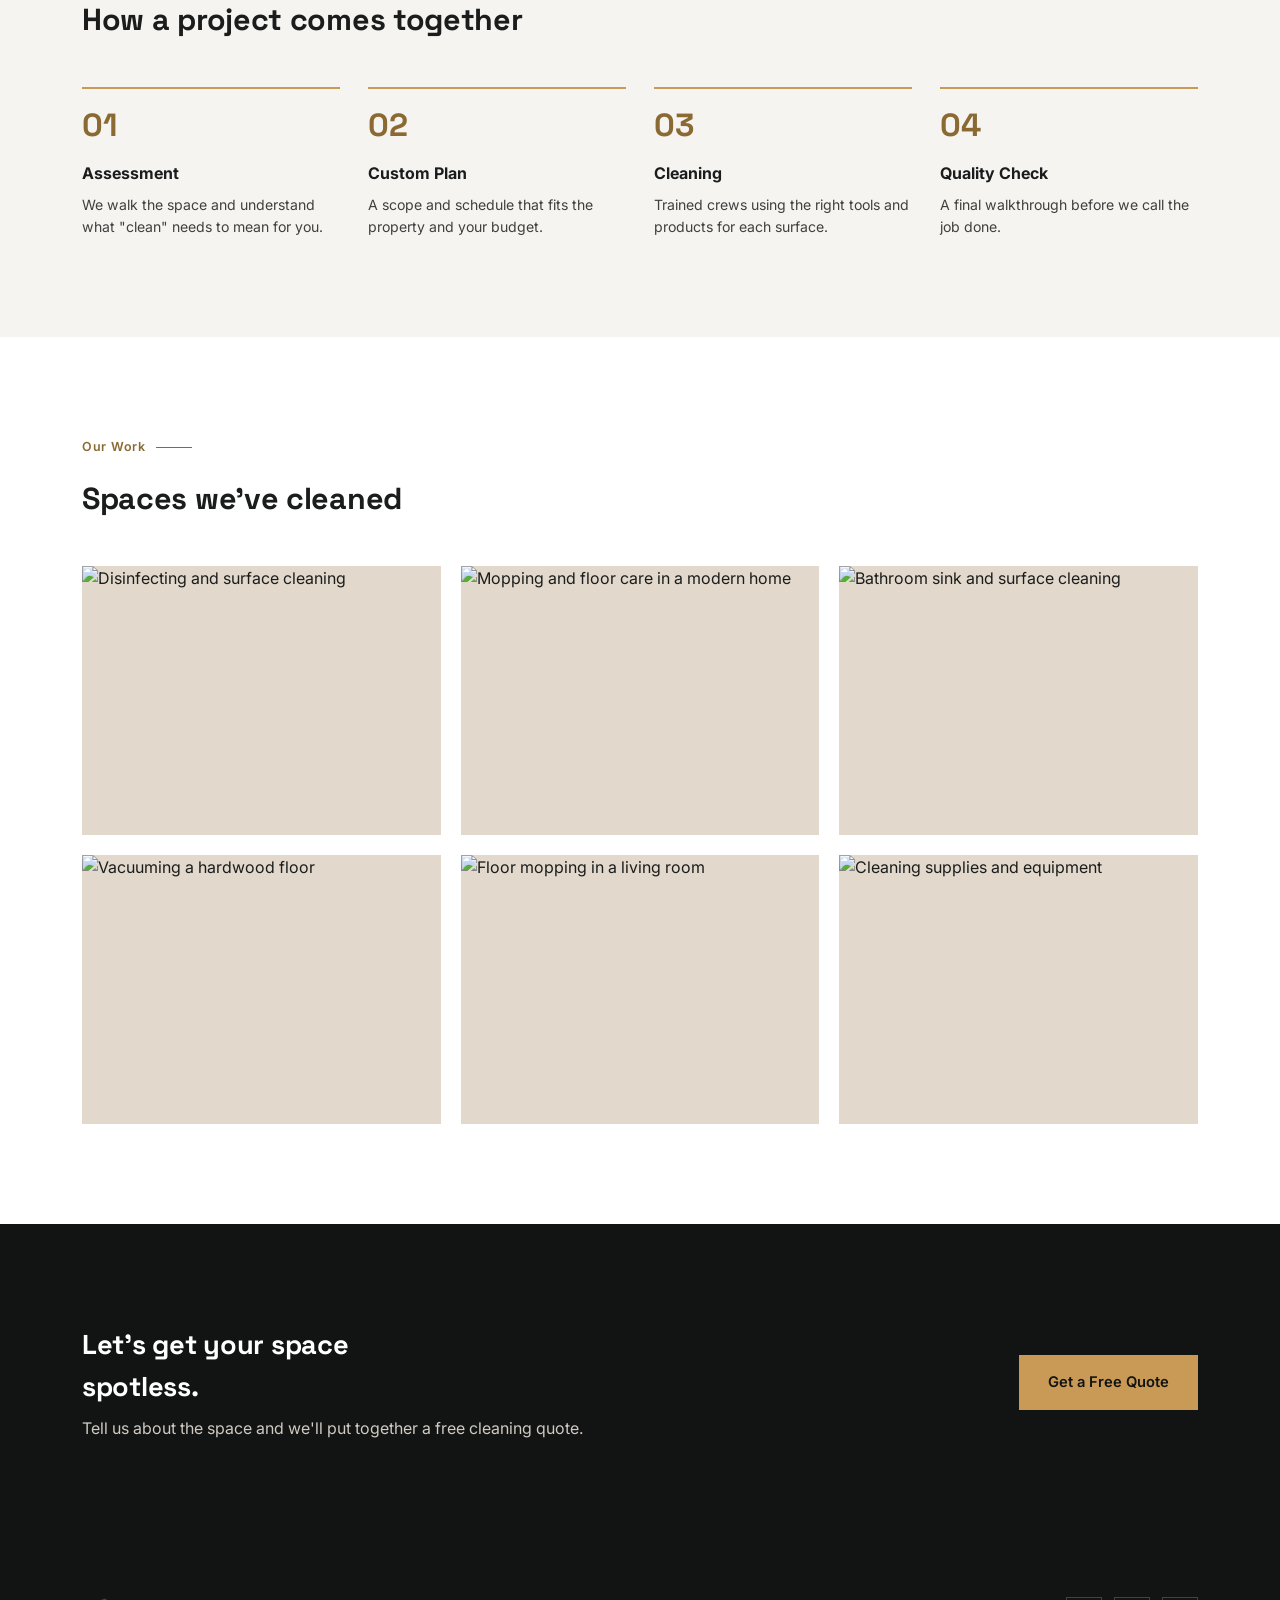
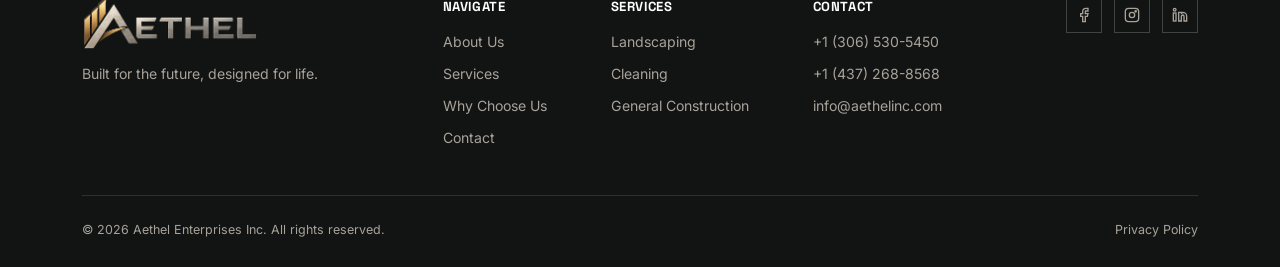
==== commit bb5513f6: "Restyle site with new Aethel logo and charcoal/gold/silver palette Replace the green/lime theme with" ====
--- a/cleaning.html
+++ b/cleaning.html
@@ -8,6 +8,7 @@
 <link rel="preconnect" href="https://fonts.googleapis.com">
 <link rel="preconnect" href="https://fonts.gstatic.com" crossorigin>
 <link href="https://fonts.googleapis.com/css2?family=Space+Grotesk:wght@400;500;600;700&family=Inter:wght@400;500;600&display=swap" rel="stylesheet">
+<link rel="icon" type="image/png" href="images/favicon.png">
 <link rel="stylesheet" href="css/styles.css">
 </head>
 <body>
@@ -21,10 +22,8 @@
 <header>
   <div class="wrap">
     <a class="brand" href="index.html">
-      <svg class="mark" viewBox="0 0 48 48" fill="none">
-        <path d="M24 6L4 40H14L24 22L34 40H44L24 6Z" fill="#1E3A2B"/>
-      </svg>
-      <span class="word">AETHEL</span>
+      <img class="logo" src="images/logo.png" alt="Aethel" width="720" height="210">
+      
     </a>
     <nav id="nav">
       <a href="index.html">Home</a>
@@ -145,7 +144,7 @@
       <h2>Let's get your space spotless.</h2>
       <p>Tell us about the space and we'll put together a free cleaning quote.</p>
     </div>
-    <a href="index.html#contact" class="btn btn-lime">Get a Free Quote</a>
+    <a href="index.html#contact" class="btn btn-gold">Get a Free Quote</a>
   </div>
 </section>
 </main><footer>
@@ -153,10 +152,8 @@
     <div class="foot-top">
       <div class="foot-brand">
         <a class="brand" href="index.html">
-          <svg class="mark" viewBox="0 0 48 48" fill="none" width="34" height="34">
-            <path d="M24 6L4 40H14L24 22L34 40H44L24 6Z" fill="#FFFFFF"/>
-          </svg>
-          <span class="word">AETHEL</span>
+          <img class="logo" src="images/logo.png" alt="Aethel" width="720" height="210">
+          
         </a>
         <p>Built for the future, designed for life.</p>
       </div>
--- a/css/styles.css
+++ b/css/styles.css
@@ -1,12 +1,13 @@
 :root{
-  --cream:#F5F2EA;
-  --charcoal:#15140F;
-  --forest:#1E3A2B;
-  --forest-light:#2A4E3B;
-  --lime:#C9E265;
-  --stone:#DAD3C2;
+  --cream:#F5F4F1;
+  --charcoal:#121313;
+  --dark:#121313;
+  --dark-2:#2B2C2C;
+  --gold-deep:#8A6A32;
+  --gold:#C99A55;
+  --stone:#E2D9CC;
   --white:#FFFFFF;
-  --ink:#1B1A15;
+  --ink:#1B1C1C;
 }
 *{margin:0;padding:0;box-sizing:border-box;}
 html{scroll-behavior:smooth;}
@@ -35,12 +36,12 @@
   transition:background .2s ease, color .2s ease, border-color .2s ease;
   white-space:nowrap;
 }
-.btn-primary{background:var(--forest);color:var(--white);}
-.btn-primary:hover{background:var(--charcoal);}
+.btn-primary{background:var(--dark);color:var(--white);}
+.btn-primary:hover{background:var(--gold);color:var(--charcoal);}
 .btn-outline{border-color:var(--ink);color:var(--ink);background:transparent;}
 .btn-outline:hover{background:var(--ink);color:var(--cream);}
-.btn-lime{background:var(--lime);color:var(--charcoal);}
-.btn-lime:hover{background:var(--white);}
+.btn-gold{background:var(--gold);color:var(--charcoal);}
+.btn-gold:hover{background:var(--white);}
 
 /* ===== Utility bar + header ===== */
 .topbar{
@@ -49,40 +50,39 @@
 }
 .topbar .wrap{display:flex;justify-content:flex-end;gap:28px;padding:9px 32px;}
 .topbar a{display:inline-flex;align-items:center;gap:6px;}
-.topbar a:hover{color:var(--lime);}
+.topbar a:hover{color:var(--gold);}
 
 header{
   position:sticky;top:0;z-index:50;
-  background:rgba(245,242,234,0.94);
-  backdrop-filter:blur(6px);
-  border-bottom:1px solid var(--stone);
-}
-header .wrap{display:flex;align-items:center;justify-content:space-between;padding:18px 32px;}
+  background:#121313;
+  border-bottom:1px solid rgba(255,255,255,0.1);
+}
+header .wrap{display:flex;align-items:center;justify-content:space-between;padding:12px 32px;}
 .brand{display:flex;align-items:center;gap:12px;}
-.brand .mark{width:40px;height:40px;flex:none;transition:transform .4s ease;}
-.brand:hover .mark{transform:rotate(-8deg) scale(1.08);}
+.brand .logo{height:46px;width:auto;flex:none;}
+.foot-brand .brand .logo{height:52px;}
 .brand .word{font-size:1.75rem;font-weight:700;letter-spacing:0.01em;line-height:1;}
 nav{display:flex;align-items:center;gap:36px;}
-nav a{font-size:0.88rem;font-weight:500;position:relative;padding:4px 0;}
-nav a:hover{color:var(--forest);}
+nav a{font-size:0.88rem;font-weight:500;position:relative;padding:4px 0;color:#E6E1D8;}
+nav a:hover{color:var(--gold);}
 .navtoggle{display:none;background:none;border:none;cursor:pointer;padding:6px;}
-.navtoggle span{display:block;width:22px;height:2px;background:var(--ink);margin:5px 0;}
+.navtoggle span{display:block;width:22px;height:2px;background:#E6E1D8;margin:5px 0;}
 
 /* ===== Hero ===== */
-.hero{padding:64px 0 0;overflow:hidden;}
+.hero{padding:64px 0 32px;overflow:hidden;}
 .hero .wrap{display:grid;grid-template-columns:1.05fr 0.95fr;gap:56px;align-items:center;}
 .hero h1{font-size:clamp(2.5rem,5vw,3.6rem);font-weight:700;line-height:1.06;color:var(--charcoal);}
-.hero p{margin-top:22px;max-width:46ch;font-size:1.05rem;color:#40402f;}
+.hero p{margin-top:22px;max-width:46ch;font-size:1.05rem;color:#3F403F;}
 .hero .ctas{margin-top:32px;display:flex;gap:14px;flex-wrap:wrap;}
 .hero .photo{position:relative;}
 .hero .photo img{width:100%;aspect-ratio:4/5;object-fit:cover;}
 .hero .photo .tag{
   position:absolute;left:-20px;bottom:-20px;
-  background:var(--forest);color:var(--white);
+  background:var(--dark);color:var(--white);
   padding:16px 20px;max-width:220px;
   font-size:0.82rem;font-weight:500;
 }
-.hero .photo .tag b{display:block;font-family:'Space Grotesk',sans-serif;font-size:1.5rem;color:var(--lime);font-weight:700;}
+.hero .photo .tag b{display:block;font-family:'Space Grotesk',sans-serif;font-size:1.5rem;color:var(--gold);font-weight:700;}
 
 /* Hero entrance motion */
 .hero h1,.hero p,.hero .ctas,.hero .photo{opacity:0;animation:fadeUp .8s ease forwards;}
@@ -95,19 +95,19 @@
 /* ===== Section basics ===== */
 section{padding:100px 0;}
 .label{
-  font-size:0.78rem;font-weight:600;letter-spacing:0.06em;color:var(--forest);
+  font-size:0.78rem;font-weight:600;letter-spacing:0.06em;color:var(--gold-deep);
   display:flex;align-items:center;gap:10px;margin-bottom:18px;
 }
-.label::after{content:"";flex:none;width:36px;height:1px;background:var(--forest);}
+.label::after{content:"";flex:none;width:36px;height:1px;background:var(--gold-deep);}
 
 /* ===== About ===== */
 .about .wrap{display:grid;grid-template-columns:0.85fr 1.15fr;gap:64px;align-items:center;}
 .about .photowrap{position:relative;}
 .about .photowrap img{width:100%;aspect-ratio:1/1;object-fit:cover;}
 .about h2{font-size:2.1rem;font-weight:700;line-height:1.15;max-width:11ch;}
-.about .body p{margin-top:20px;max-width:52ch;color:#40402f;}
+.about .body p{margin-top:20px;max-width:52ch;color:#3F403F;}
 .about .body{position:relative;}
-.about .founder{margin-top:28px;font-size:0.85rem;color:#6b6656;padding-top:18px;border-top:1px solid var(--stone);max-width:52ch;}
+.about .founder{margin-top:28px;font-size:0.85rem;color:#6B6761;padding-top:18px;border-top:1px solid var(--stone);max-width:52ch;}
 
 .seal{
   position:absolute;right:-14px;top:-54px;
@@ -122,7 +122,7 @@
   animation:pulse 3s ease-in-out infinite;
 }
 .seal-core span{
-  font-family:'Space Grotesk',sans-serif;font-weight:700;font-size:2.2rem;color:var(--forest);
+  font-family:'Space Grotesk',sans-serif;font-weight:700;font-size:2.2rem;color:var(--dark);
 }
 @keyframes pulse{0%,100%{transform:scale(1);}50%{transform:scale(1.08);}}
 @media (prefers-reduced-motion: reduce){
@@ -138,15 +138,15 @@
 .svc-card:hover .imgbox img{transform:scale(1.05);}
 .svc-card .icon{
   position:absolute;left:16px;bottom:16px;
-  width:42px;height:42px;background:var(--forest);
+  width:42px;height:42px;background:var(--dark);
   display:flex;align-items:center;justify-content:center;
 }
-.svc-card .icon svg{width:20px;height:20px;stroke:var(--lime);}
+.svc-card .icon svg{width:20px;height:20px;stroke:var(--gold);}
 .svc-card .content{padding:26px 24px 28px;}
 .svc-card h3{font-size:1.15rem;font-weight:700;margin-bottom:10px;}
-.svc-card p{font-size:0.92rem;color:#40402f;}
-.svc-card .more{display:inline-flex;align-items:center;gap:6px;margin-top:16px;font-size:0.84rem;font-weight:600;color:var(--forest);}
-.svc-card .more svg{width:14px;height:14px;stroke:var(--forest);transition:transform .25s ease;}
+.svc-card p{font-size:0.92rem;color:#3F403F;}
+.svc-card .more{display:inline-flex;align-items:center;gap:6px;margin-top:16px;font-size:0.84rem;font-weight:600;color:var(--gold-deep);}
+.svc-card .more svg{width:14px;height:14px;stroke:var(--gold-deep);transition:transform .25s ease;}
 .svc-card .more:hover svg{transform:translateX(4px);}
 
 /* ===== Why choose us (dark, photo bg) ===== */
@@ -158,28 +158,28 @@
 .why .bgphoto img{width:100%;height:100%;object-fit:cover;opacity:0.28;}
 .why .bgphoto::after{
   content:"";position:absolute;inset:0;
-  background:linear-gradient(100deg, rgba(21,20,15,0.97) 30%, rgba(21,20,15,0.65) 100%);
+  background:linear-gradient(100deg, rgba(18,19,19,0.97) 30%, rgba(18,19,19,0.65) 100%);
 }
 .why .wrap{position:relative;z-index:1;}
-.why .label{color:var(--lime);}
-.why .label::after{background:var(--lime);}
+.why .label{color:var(--gold);}
+.why .label::after{background:var(--gold);}
 .why h2{font-size:2.3rem;font-weight:700;max-width:14ch;line-height:1.15;}
-.why .lede{max-width:46ch;color:#c9c6b8;margin-top:16px;}
+.why .lede{max-width:46ch;color:#CFCAC2;margin-top:16px;}
 .values{margin-top:56px;display:grid;grid-template-columns:repeat(4,1fr);gap:0;border-top:1px solid rgba(255,255,255,0.14);}
 .value{padding:28px 24px 0;border-right:1px solid rgba(255,255,255,0.14);}
 .value:last-child{border-right:none;}
-.value svg{width:26px;height:26px;stroke:var(--lime);margin-bottom:16px;}
+.value svg{width:26px;height:26px;stroke:var(--gold);margin-bottom:16px;}
 .value h4{font-family:'Space Grotesk',sans-serif;font-size:1rem;font-weight:600;margin-bottom:8px;}
-.value p{font-size:0.86rem;color:#a7a493;}
+.value p{font-size:0.86rem;color:#A8A39A;}
 .stats{margin-top:52px;display:grid;grid-template-columns:repeat(4,1fr);gap:24px;padding-top:40px;border-top:1px solid rgba(255,255,255,0.14);}
-.stat b{display:block;font-family:'Space Grotesk',sans-serif;font-size:2.4rem;font-weight:700;color:var(--lime);}
-.stat span{font-size:0.8rem;color:#a7a493;}
+.stat b{display:block;font-family:'Space Grotesk',sans-serif;font-size:2.4rem;font-weight:700;color:var(--gold);}
+.stat span{font-size:0.8rem;color:#A8A39A;}
 
 /* ===== Contact ===== */
 .contact{background:var(--cream);}
 .contact .panel-wrap{display:grid;grid-template-columns:1fr 1.3fr;box-shadow:0 20px 60px -30px rgba(0,0,0,0.3);}
 .contact .panel{
-  background:var(--forest);color:var(--white);
+  background:var(--dark);color:var(--white);
   padding:56px 44px;position:relative;overflow:hidden;
   display:flex;flex-direction:column;justify-content:space-between;
 }
@@ -187,10 +187,10 @@
 .contact .panel .kitchen img{width:100%;height:100%;object-fit:cover;}
 .contact .panel > *{position:relative;z-index:1;}
 .contact .panel h2{font-size:1.9rem;font-weight:700;line-height:1.15;}
-.contact .panel p{margin-top:16px;color:#d3ddd6;max-width:32ch;}
+.contact .panel p{margin-top:16px;color:#CFCAC2;max-width:32ch;}
 .contact .details{margin-top:32px;display:flex;flex-direction:column;gap:12px;font-size:0.92rem;}
 .contact .details a{display:flex;align-items:center;gap:10px;}
-.contact .details svg{width:17px;height:17px;stroke:var(--lime);flex:none;}
+.contact .details svg{width:17px;height:17px;stroke:var(--gold);flex:none;}
 .form{background:var(--white);padding:56px 48px;}
 .form-row{display:grid;grid-template-columns:1fr 1fr;gap:16px;margin-bottom:16px;}
 .form input,.form select,.form textarea{
@@ -198,59 +198,58 @@
   padding:14px 16px;font-family:'Inter',sans-serif;font-size:0.92rem;color:var(--ink);
 }
 .form textarea{margin-bottom:22px;min-height:110px;resize:vertical;}
-.form input::placeholder,.form textarea::placeholder{color:#8a8672;}
-.form input:focus,.form select:focus,.form textarea:focus{outline:2px solid var(--forest);outline-offset:1px;}
+.form input::placeholder,.form textarea::placeholder{color:#8A857D;}
+.form input:focus,.form select:focus,.form textarea:focus{outline:2px solid var(--dark);outline-offset:1px;}
 .form button{width:100%;border:none;}
 .form-status{margin-top:16px;padding:14px 16px;font-size:0.88rem;font-weight:500;}
-.form-status.ok{background:#e7f0e4;color:var(--forest);}
+.form-status.ok{background:#e7f0e4;color:var(--dark);}
 .form-status.err{background:#f4e3e0;color:#8a2f22;}
 
 /* ===== Footer ===== */
-footer{background:var(--charcoal);color:#a7a493;padding:56px 0 28px;}
+footer{background:var(--charcoal);color:#A8A39A;padding:56px 0 28px;}
 .foot-top{display:flex;justify-content:space-between;align-items:flex-start;flex-wrap:wrap;gap:32px;padding-bottom:36px;border-bottom:1px solid rgba(255,255,255,0.12);}
-.foot-brand .brand .word{color:var(--white);}
 .foot-brand p{margin-top:14px;font-size:0.88rem;max-width:30ch;}
 .foot-links{display:flex;gap:64px;flex-wrap:wrap;}
 .foot-links h5{font-family:'Space Grotesk',sans-serif;color:var(--white);font-size:0.82rem;letter-spacing:0.05em;margin-bottom:14px;}
 .foot-links a{display:block;font-size:0.88rem;margin-bottom:10px;}
-.foot-links a:hover{color:var(--lime);}
+.foot-links a:hover{color:var(--gold);}
 .social{display:flex;gap:12px;}
 .social a{width:36px;height:36px;border:1px solid rgba(255,255,255,0.2);display:flex;align-items:center;justify-content:center;}
-.social a:hover{border-color:var(--lime);color:var(--lime);}
+.social a:hover{border-color:var(--gold);color:var(--gold);}
 .social svg{width:16px;height:16px;stroke:currentColor;fill:none;}
 .foot-bottom{display:flex;justify-content:space-between;flex-wrap:wrap;gap:12px;padding-top:24px;font-size:0.78rem;}
 
 /* ===== Service detail pages ===== */
 .crumb{background:var(--stone);}
-.crumb .wrap{padding:14px 32px;font-size:0.82rem;display:flex;gap:8px;color:#5c583f;}
-.crumb a:hover{color:var(--forest);}
+.crumb .wrap{padding:14px 32px;font-size:0.82rem;display:flex;gap:8px;color:#5F5B55;}
+.crumb a:hover{color:var(--gold-deep);}
 
 .service-hero{padding:64px 0;overflow:hidden;}
 .service-hero .wrap{display:grid;grid-template-columns:1fr 1fr;gap:56px;align-items:center;}
-.service-hero .eyebrow{font-size:0.8rem;font-weight:600;letter-spacing:0.06em;color:var(--forest);margin-bottom:14px;}
+.service-hero .eyebrow{font-size:0.8rem;font-weight:600;letter-spacing:0.06em;color:var(--gold-deep);margin-bottom:14px;}
 .service-hero h1{font-size:clamp(2.2rem,4.5vw,3rem);font-weight:700;line-height:1.1;}
-.service-hero p{margin-top:20px;max-width:44ch;color:#40402f;font-size:1.02rem;}
+.service-hero p{margin-top:20px;max-width:44ch;color:#3F403F;font-size:1.02rem;}
 .service-hero .photo img{width:100%;aspect-ratio:5/4;object-fit:cover;}
 .service-hero .ctas{margin-top:28px;display:flex;gap:14px;flex-wrap:wrap;}
 
 .offer{background:var(--white);}
 .offer-grid{margin-top:44px;display:grid;grid-template-columns:repeat(3,1fr);gap:28px;}
 .offer-item{padding:28px;border:1px solid var(--stone);}
-.offer-item svg{width:26px;height:26px;stroke:var(--forest);margin-bottom:16px;}
+.offer-item svg{width:26px;height:26px;stroke:var(--gold-deep);margin-bottom:16px;}
 .offer-item h3{font-size:1.05rem;font-weight:700;margin-bottom:8px;}
-.offer-item p{font-size:0.9rem;color:#40402f;}
+.offer-item p{font-size:0.9rem;color:#3F403F;}
 
 .process{background:var(--cream);}
 .process-steps{margin-top:44px;display:grid;grid-template-columns:repeat(4,1fr);gap:28px;}
-.process-step{position:relative;padding-top:12px;border-top:2px solid var(--forest);}
-.process-step .num{font-family:'Space Grotesk',sans-serif;font-size:2rem;font-weight:700;color:var(--forest);}
+.process-step{position:relative;padding-top:12px;border-top:2px solid var(--gold);}
+.process-step .num{font-family:'Space Grotesk',sans-serif;font-size:2rem;font-weight:700;color:var(--gold-deep);}
 .process-step h4{font-size:1rem;font-weight:700;margin:10px 0 8px;}
-.process-step p{font-size:0.88rem;color:#40402f;}
-
-.cta-banner{background:var(--forest);color:var(--white);}
+.process-step p{font-size:0.88rem;color:#3F403F;}
+
+.cta-banner{background:var(--dark);color:var(--white);}
 .cta-banner .wrap{display:flex;align-items:center;justify-content:space-between;gap:24px;flex-wrap:wrap;}
 .cta-banner h2{font-size:1.7rem;font-weight:700;max-width:20ch;}
-.cta-banner p{color:#d3ddd6;margin-top:8px;}
+.cta-banner p{color:#CFCAC2;margin-top:8px;}
 
 /* ===== Project gallery ===== */
 .gallery{background:var(--white);}
@@ -277,7 +276,7 @@
   .stats{grid-template-columns:1fr 1fr;}
   .contact .panel-wrap{grid-template-columns:1fr;}
   .form-row{grid-template-columns:1fr;}
-  nav{position:fixed;top:64px;left:0;right:0;bottom:0;background:var(--cream);flex-direction:column;align-items:flex-start;padding:32px;gap:24px;transform:translateX(100%);transition:transform .3s ease;}
+  nav{position:absolute;top:100%;left:0;right:0;min-height:70vh;background:var(--charcoal);flex-direction:column;align-items:flex-start;padding:32px;gap:24px;transform:translateX(100%);transition:transform .3s ease;}
   nav.open{transform:translateX(0);}
   .navtoggle{display:block;}
   .topbar .wrap{justify-content:center;gap:20px;flex-wrap:wrap;}
